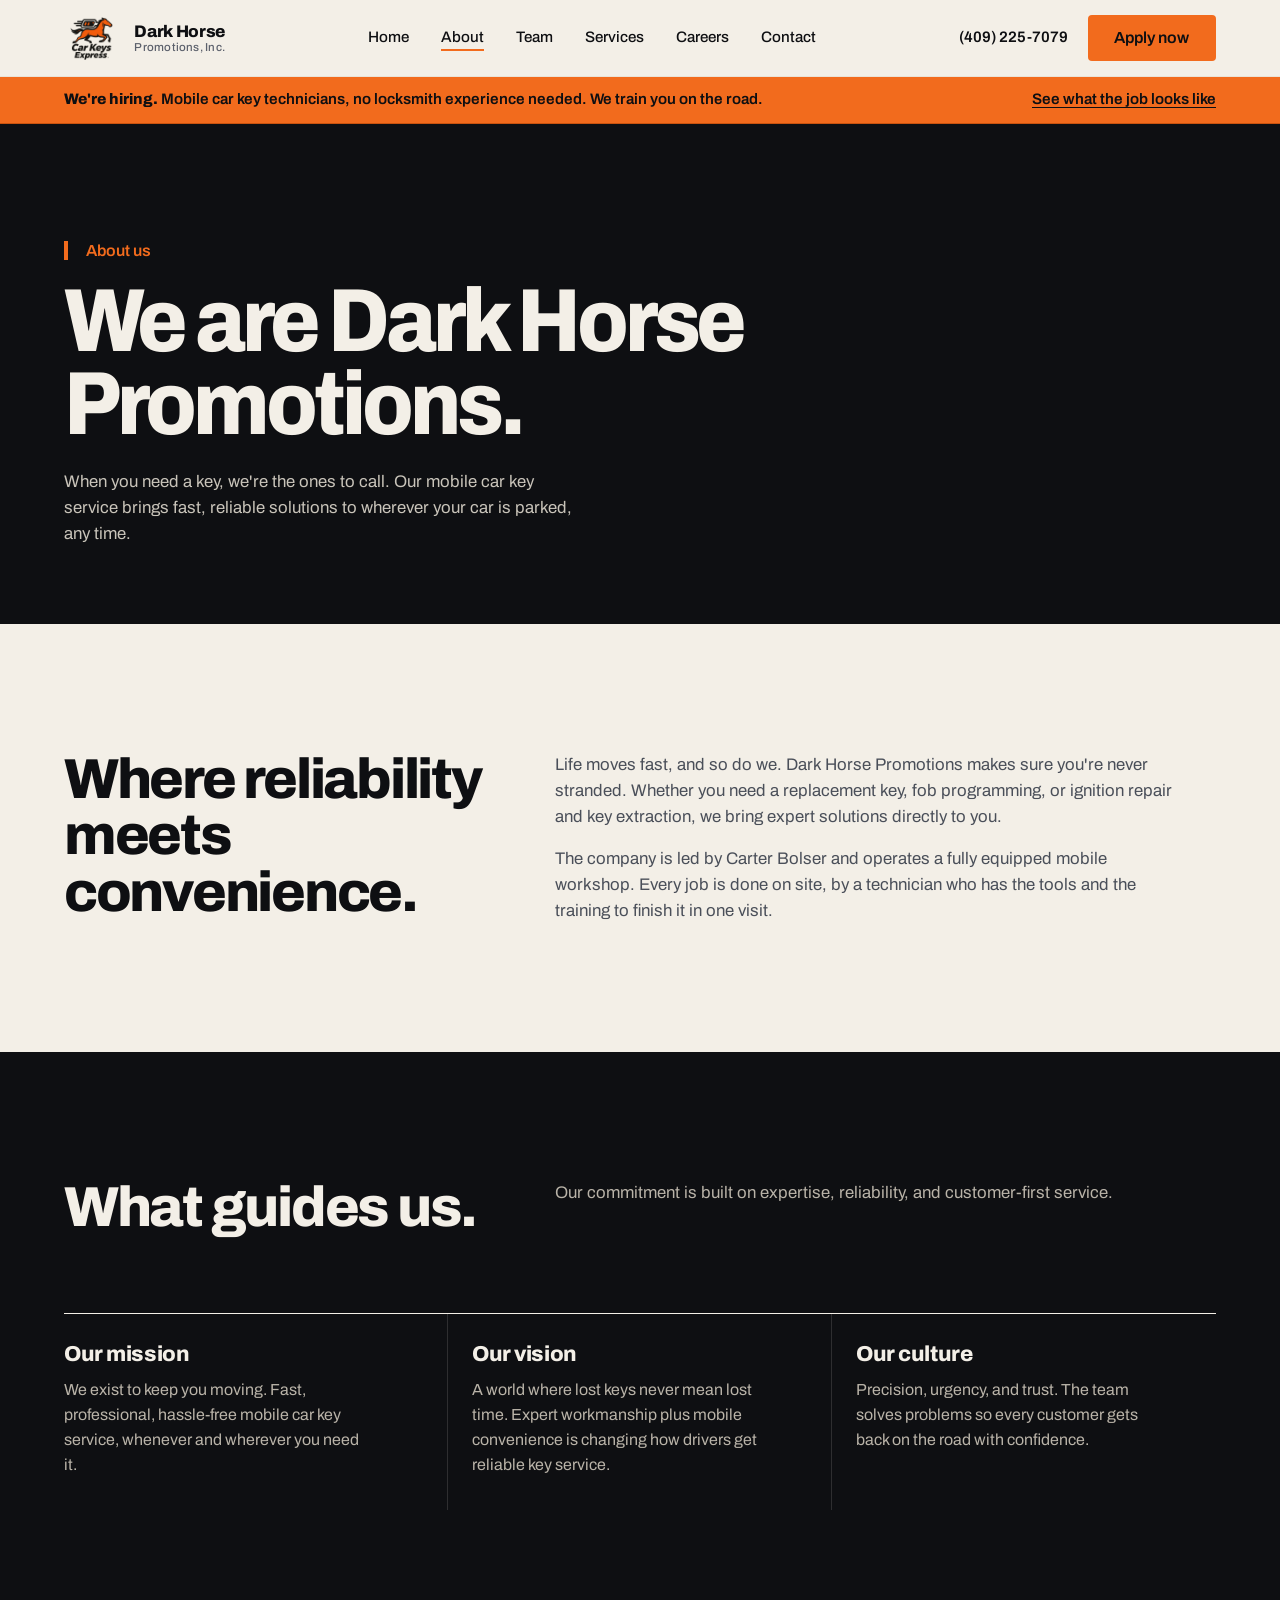
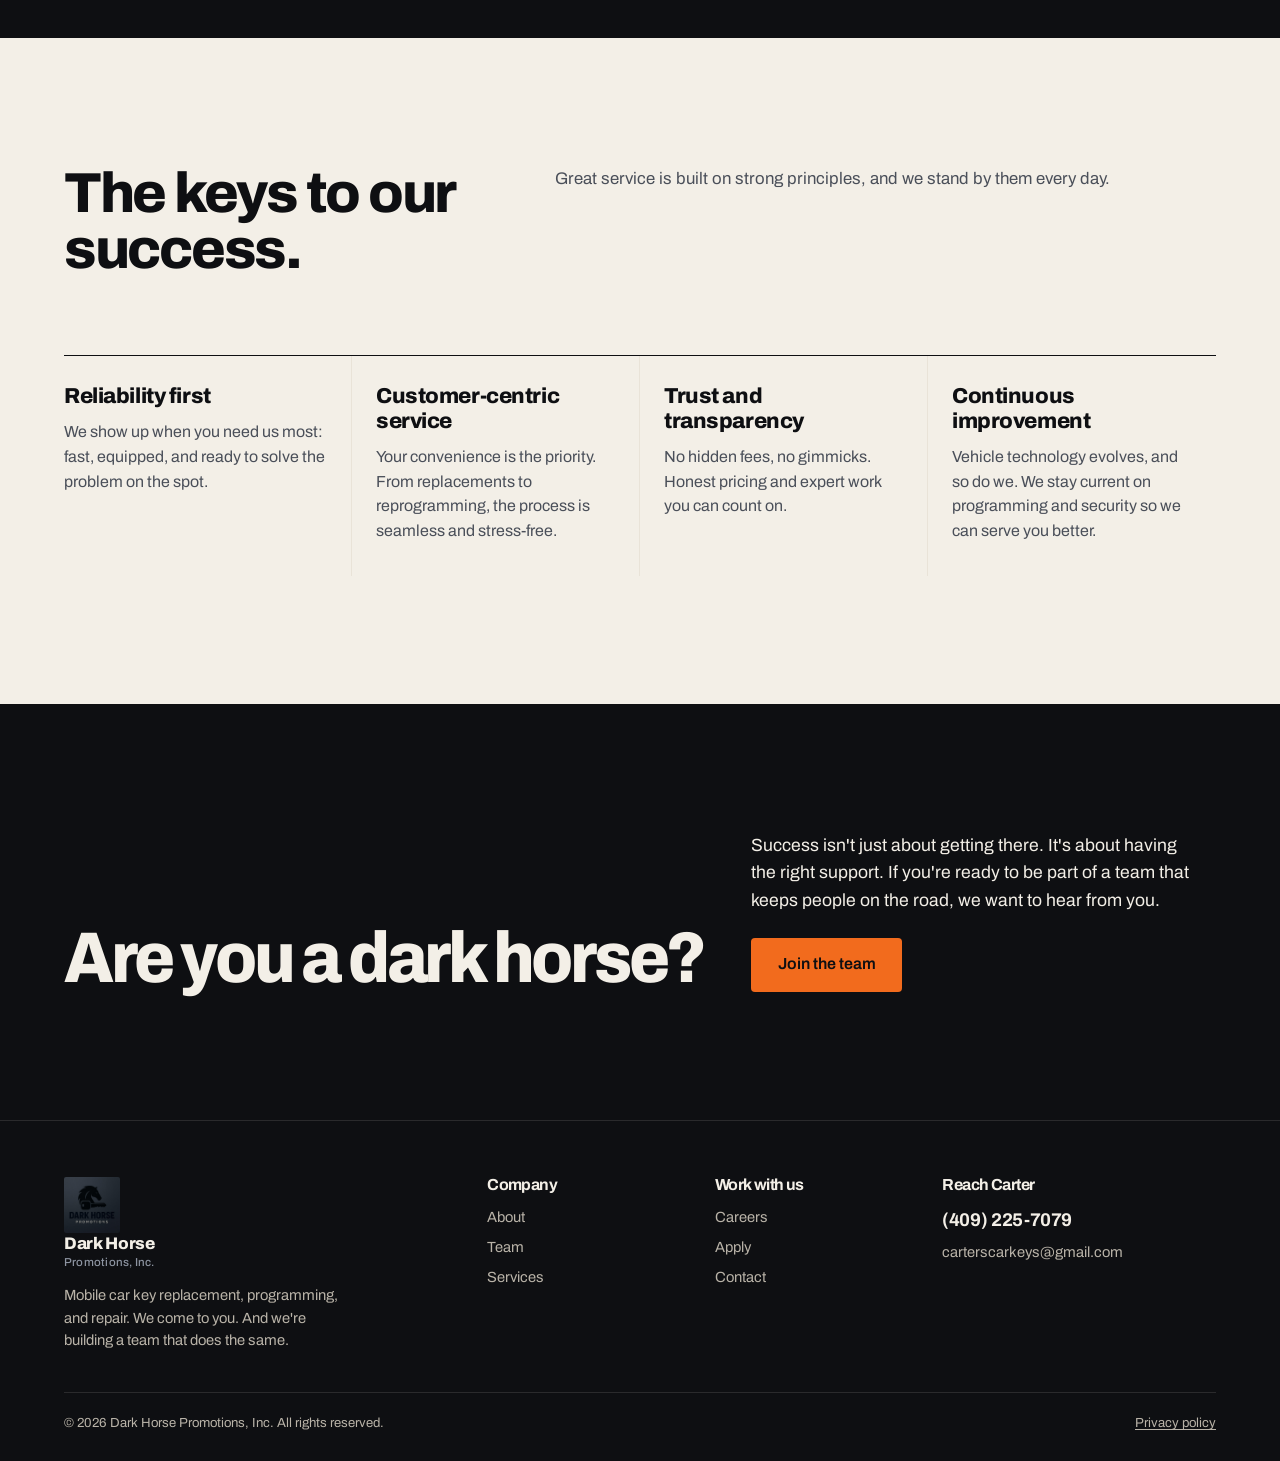
==== about/index.html @ 8ae875f1 "Multi-page site: about, team, services, careers, apply (resume upload), contact, privacy; shared CSS" ====
<!doctype html>
<html lang="en">
<head>
<meta charset="utf-8">
<meta name="viewport" content="width=device-width, initial-scale=1">
<title>About | Dark Horse Promotions, Inc.</title>
<meta name="description" content="Dark Horse Promotions is a mobile car key company built on reliability, transparency, and a team that shows up.">
<link rel="canonical" href="https://darkhorsepromotions.com/about/">
<meta property="og:title" content="About | Dark Horse Promotions, Inc.">
<meta property="og:description" content="Dark Horse Promotions is a mobile car key company built on reliability, transparency, and a team that shows up.">
<meta property="og:image" content="https://darkhorsepromotions.com/img/hero.jpg">
<meta property="og:type" content="website">
<link rel="icon" href="/img/logo-horse.jpg">
<link rel="preconnect" href="https://fonts.googleapis.com">
<link rel="preconnect" href="https://fonts.gstatic.com" crossorigin>
<link href="https://fonts.googleapis.com/css2?family=Archivo:wdth,wght@62..125,400..900&display=swap" rel="stylesheet">
<link rel="stylesheet" href="/styles.css">
</head>
<body>
<a class="skip" href="#main">Skip to content</a>
<header id="header">
  <nav class="pad">
    <a class="brand" href="/" aria-label="Dark Horse Promotions home">
      <img src="/img/logo-horse.jpg" alt="">
      <span class="brand-name">Dark Horse<small>Promotions, Inc.</small></span>
    </a>
    <ul class="nav-links" id="nav-links">
      <li><a href="/">Home</a></li>
      <li><a href="/about/" aria-current="page">About</a></li>
      <li><a href="/team/">Team</a></li>
      <li><a href="/services/">Services</a></li>
      <li><a href="/careers/">Careers</a></li>
      <li><a href="/contact/">Contact</a></li>
    </ul>
    <div class="nav-right">
      <a class="nav-phone" href="tel:+14092257079">(409) 225-7079</a>
      <a class="btn btn-orange" href="/apply/">Apply now</a>
      <button class="menu-btn" aria-label="Menu" aria-expanded="false" aria-controls="nav-links" onclick="var h=document.getElementById('header');var o=h.classList.toggle('open');this.setAttribute('aria-expanded',o)">
        <svg viewBox="0 0 24 24" fill="none" stroke="currentColor" stroke-width="2" stroke-linecap="round"><path d="M4 7h16M4 12h16M4 17h16"/></svg>
      </button>
    </div>
  </nav>
</header>
<div class="hiring">
  <span><b>We're hiring.</b> Mobile car key technicians, no locksmith experience needed. We train you on the road.</span>
  <a href="/careers/">See what the job looks like</a>
</div>
<main id="main">

<section class="page-hero pad">
  <span class="kicker">About us</span>
  <h1>We are Dark Horse Promotions.</h1>
  <p>When you need a key, we're the ones to call. Our mobile car key service brings fast, reliable solutions to wherever your car is parked, any time.</p>
</section>
<section class="light pad">
  <div class="grid">
    <h2 class="section-title">Where reliability meets convenience.</h2>
    <div class="section-body">
      <p>Life moves fast, and so do we. Dark Horse Promotions makes sure you're never stranded. Whether you need a replacement key, fob programming, or ignition repair and key extraction, we bring expert solutions directly to you.</p>
      <p>The company is led by Carter Bolser and operates a fully equipped mobile workshop. Every job is done on site, by a technician who has the tools and the training to finish it in one visit.</p>
    </div>
  </div>
</section>
<section class="dark pad">
  <div class="grid">
    <h2 class="section-title">What guides us.</h2>
    <p class="section-body">Our commitment is built on expertise, reliability, and customer-first service.</p>
    <ul class="statements">
      <li><h3>Our mission</h3><p>We exist to keep you moving. Fast, professional, hassle-free mobile car key service, whenever and wherever you need it.</p></li>
      <li><h3>Our vision</h3><p>A world where lost keys never mean lost time. Expert workmanship plus mobile convenience is changing how drivers get reliable key service.</p></li>
      <li><h3>Our culture</h3><p>Precision, urgency, and trust. The team solves problems so every customer gets back on the road with confidence.</p></li>
    </ul>
  </div>
</section>
<section class="light pad">
  <div class="grid">
    <h2 class="section-title">The keys to our success.</h2>
    <p class="section-body">Great service is built on strong principles, and we stand by them every day.</p>
    <ul class="statements four">
      <li><h3>Reliability first</h3><p>We show up when you need us most: fast, equipped, and ready to solve the problem on the spot.</p></li>
      <li><h3>Customer-centric service</h3><p>Your convenience is the priority. From replacements to reprogramming, the process is seamless and stress-free.</p></li>
      <li><h3>Trust and transparency</h3><p>No hidden fees, no gimmicks. Honest pricing and expert work you can count on.</p></li>
      <li><h3>Continuous improvement</h3><p>Vehicle technology evolves, and so do we. We stay current on programming and security so we can serve you better.</p></li>
    </ul>
  </div>
</section>
<section class="dark cta-band pad">
  <div class="grid">
    <h2>Are you a dark horse?</h2>
    <div class="aside">
      <p>Success isn't just about getting there. It's about having the right support. If you're ready to be part of a team that keeps people on the road, we want to hear from you.</p>
      <a class="btn btn-orange" href="/careers/">Join the team</a>
    </div>
  </div>
</section>
</main>
<footer class="pad">
  <div class="foot">
    <div>
      <a class="brand" href="/"><img src="/img/logo-dark.jpg" alt=""><span class="brand-name">Dark Horse<small>Promotions, Inc.</small></span></a>
      <p>Mobile car key replacement, programming, and repair. We come to you. And we're building a team that does the same.</p>
    </div>
    <div>
      <h4>Company</h4>
      <a href="/about/">About</a>
      <a href="/team/">Team</a>
      <a href="/services/">Services</a>
    </div>
    <div>
      <h4>Work with us</h4>
      <a href="/careers/">Careers</a>
      <a href="/apply/">Apply</a>
      <a href="/contact/">Contact</a>
    </div>
    <div>
      <h4>Reach Carter</h4>
      <a class="big-link" href="tel:+14092257079">(409) 225-7079</a>
      <a href="mailto:carterscarkeys@gmail.com">carterscarkeys@gmail.com</a>
    </div>
  </div>
  <div class="copy">
    <span>© 2026 Dark Horse Promotions, Inc. All rights reserved.</span>
    <a href="/privacy/">Privacy policy</a>
  </div>
</footer>
</body>
</html>
---- styles.css ----
:root{
  --ink:#0e0f12;
  --graphite:#1b1d22;
  --bone:#f3efe7;
  --bone-2:#e9e3d8;
  --bone-3:#d9d2c4;
  --steel:#8d94a1;
  --muted-dark:#4a4f59;
  --muted-light:#b9b3a8;
  --orange:#f26b1d;
  --orange-deep:#c9530f;
  --white:#fff;
  --measure:62ch;
  --pad:clamp(20px,5vw,72px);
  --gap:clamp(16px,2vw,32px);
}
*{box-sizing:border-box;margin:0;padding:0}
html{scroll-behavior:smooth}
@media(prefers-reduced-motion:reduce){html{scroll-behavior:auto}*{animation:none!important;transition:none!important}}
body{font-family:Archivo,system-ui,sans-serif;font-variation-settings:"wdth" 100;background:var(--ink);color:var(--bone);line-height:1.55;overflow-x:clip;-webkit-font-smoothing:antialiased}
h1,h2,h3,h4{line-height:1;letter-spacing:-.035em;font-weight:800}
a{color:inherit;text-decoration:none}
img{display:block;max-width:100%}
ul,ol{list-style:none}
:focus-visible{outline:3px solid var(--orange);outline-offset:3px}
.pad{padding-inline:var(--pad)}
.grid{display:grid;grid-template-columns:repeat(12,1fr);column-gap:var(--gap)}
.skip{position:absolute;left:-999px;top:8px;background:var(--orange);color:var(--ink);padding:.5rem 1rem;z-index:100}
.skip:focus{left:8px}

.btn{display:inline-flex;align-items:center;justify-content:center;gap:.6rem;min-height:54px;padding:0 1.6rem;font-weight:600;font-size:1rem;border-radius:4px;border:1.5px solid transparent;cursor:pointer;font-family:inherit;transition:background .18s,color .18s,border-color .18s}
.btn-orange{background:var(--orange);color:var(--ink)}
.btn-orange:hover{background:var(--orange-deep);color:var(--white)}
.btn-line{border-color:currentColor;background:transparent;color:inherit}
.dark .btn-line:hover,.hero .btn-line:hover{background:var(--bone);color:var(--ink);border-color:var(--bone)}
.light .btn-line:hover,.careers-band .btn-line:hover{background:var(--ink);color:var(--bone);border-color:var(--ink)}

/* ---------- header ---------- */
header{background:var(--bone);color:var(--ink);position:sticky;top:0;z-index:40;border-bottom:1px solid var(--bone-2)}
nav{height:76px;display:flex;align-items:center;justify-content:space-between;gap:2rem}
.brand{display:flex;align-items:center;gap:.9rem}
.brand img{width:56px;height:56px;object-fit:cover;mix-blend-mode:multiply}
.brand-name{line-height:1.05;font-weight:800;letter-spacing:-.02em;font-size:1.05rem}
.brand-name small{display:block;font-weight:500;font-size:.72rem;letter-spacing:.02em;color:#5b606b}
.nav-links{display:flex;gap:2rem;font-weight:500;font-size:.95rem}
.nav-links a{position:relative;padding:.25rem 0}
.nav-links a::after{content:"";position:absolute;left:0;right:100%;bottom:-2px;height:2px;background:var(--orange);transition:right .2s}
.nav-links a:hover::after,.nav-links a[aria-current]::after{right:0}
.nav-right{display:flex;align-items:center;gap:1.25rem}
.nav-phone{font-weight:600;font-size:.95rem;white-space:nowrap}
.nav-right .btn{min-height:46px}
.menu-btn{display:none;background:none;border:0;width:44px;height:44px;cursor:pointer;color:var(--ink)}
.menu-btn svg{width:26px;height:26px}
@media(max-width:1000px){
  .nav-links{display:none;position:absolute;left:0;right:0;top:76px;background:var(--bone);border-bottom:1px solid var(--bone-2);flex-direction:column;gap:0;padding:.5rem var(--pad) 1rem}
  .nav-links a{padding:.9rem 0;font-size:1.1rem;border-bottom:1px solid var(--bone-2)}
  .nav-links a::after{display:none}
  header.open .nav-links{display:flex}
  .nav-phone{display:none}
  .menu-btn{display:grid;place-items:center}
}
@media(max-width:600px){.nav-right .btn{padding:0 1rem;min-height:42px;font-size:.92rem}}

/* ---------- hiring strip ---------- */
.hiring{background:var(--orange);color:var(--ink);display:flex;align-items:center;justify-content:space-between;gap:1rem;padding:.7rem var(--pad);font-weight:600;font-size:.95rem;border-bottom:1px solid var(--orange-deep)}
.hiring a{text-decoration:underline;text-underline-offset:3px;white-space:nowrap}
.hiring span b{font-weight:800}
@media(max-width:600px){.hiring{flex-direction:column;align-items:flex-start;gap:.25rem}}

/* ---------- hero (home) ---------- */
.hero{background:var(--ink);position:relative;min-height:min(88vh,860px);display:grid;grid-template-columns:repeat(12,1fr);column-gap:var(--gap);align-items:end;overflow:hidden}
.hero-copy{grid-column:1/8;padding:clamp(56px,9vh,120px) 0 clamp(48px,7vh,88px);position:relative;z-index:2}
.hero h1{font-size:clamp(3.2rem,8.8vw,8.6rem);font-variation-settings:"wdth" 88;text-transform:uppercase;letter-spacing:-.04em;line-height:.9}
.hero h1 span{display:block}
.hero h1 .rule{display:inline-block;width:.55em;height:.08em;background:var(--orange);vertical-align:.32em;margin-right:.18em}
.hero p{margin-top:2rem;max-width:44ch;font-size:clamp(1.05rem,1.35vw,1.3rem);color:#c9c4ba}
.hero-actions{display:flex;gap:.9rem;flex-wrap:wrap;margin-top:2.25rem}
.hero-photo{grid-column:8/13;align-self:stretch;position:relative;min-height:420px}
.hero-photo img{position:absolute;inset:0;width:100%;height:100%;object-fit:cover;object-position:55% 25%}
.hero-photo::before{content:"";position:absolute;inset:0;background:linear-gradient(90deg,var(--ink) 0%,rgba(14,15,18,0) 28%),linear-gradient(0deg,var(--ink) 0%,rgba(14,15,18,0) 30%);z-index:1;pointer-events:none}
.hero-photo::after{content:"";position:absolute;left:0;top:12%;bottom:12%;width:6px;background:var(--orange);z-index:2}
.hero-note{position:absolute;right:var(--pad);bottom:clamp(28px,5vh,56px);z-index:3;background:var(--bone);color:var(--ink);padding:1.1rem 1.25rem;max-width:300px;border-radius:4px;font-size:.95rem;line-height:1.4;box-shadow:0 30px 60px -30px rgba(0,0,0,.9)}
.hero-note b{display:block;font-weight:800;margin-bottom:.2rem;font-size:1.05rem}
.hero-note a{display:inline-block;margin-top:.6rem;font-weight:700;color:var(--orange-deep);text-decoration:underline;text-underline-offset:3px}
@media(max-width:900px){
  .hero{grid-template-columns:1fr;min-height:0;align-items:start}
  .hero-copy{grid-column:1;padding:48px 0 32px}
  .hero-photo{grid-column:1;min-height:60vw;margin-inline:calc(-1*var(--pad))}
  .hero-photo::before{background:linear-gradient(0deg,var(--ink) 0%,rgba(14,15,18,0) 35%)}
  .hero-photo::after{left:var(--pad)}
  .hero-note{position:static;margin:-48px 0 40px auto;display:block;max-width:100%}
}

/* ---------- page hero (subpages) ---------- */
.page-hero{background:var(--ink);color:var(--bone);padding-block:clamp(64px,9vw,120px) clamp(48px,6vw,88px);position:relative;overflow:hidden}
.page-hero h1{font-size:clamp(2.8rem,7vw,6.4rem);font-variation-settings:"wdth" 90;letter-spacing:-.045em;line-height:.92;max-width:16ch}
.page-hero p{margin-top:1.5rem;max-width:52ch;font-size:clamp(1.05rem,1.3vw,1.25rem);color:#c9c4ba}
.page-hero .kicker{display:inline-block;font-weight:600;color:var(--orange);margin-bottom:1.25rem;padding-left:1.1rem;border-left:4px solid var(--orange);line-height:1.2}
.page-hero.with-photo{display:grid;grid-template-columns:repeat(12,1fr);column-gap:var(--gap);padding-block:0;min-height:520px;align-items:end}
.page-hero.with-photo .ph-copy{grid-column:1/8;padding-block:clamp(64px,9vw,120px) clamp(48px,6vw,88px)}
.page-hero.with-photo .ph-img{grid-column:8/13;align-self:stretch;position:relative;min-height:360px}
.page-hero.with-photo .ph-img img{position:absolute;inset:0;width:100%;height:100%;object-fit:cover}
.page-hero.with-photo .ph-img::before{content:"";position:absolute;inset:0;background:linear-gradient(90deg,var(--ink) 0%,rgba(14,15,18,0) 30%)}
.page-hero.with-photo .ph-img::after{content:"";position:absolute;left:0;top:14%;bottom:14%;width:6px;background:var(--orange)}
@media(max-width:900px){.page-hero.with-photo{grid-template-columns:1fr}.page-hero.with-photo .ph-copy,.page-hero.with-photo .ph-img{grid-column:1}.page-hero.with-photo .ph-img{min-height:56vw;margin-inline:calc(-1*var(--pad))}.page-hero.with-photo .ph-img::before{background:linear-gradient(0deg,var(--ink),rgba(14,15,18,0) 40%)}.page-hero.with-photo .ph-img::after{left:var(--pad)}}

/* ---------- marquee ---------- */
.marquee{background:var(--orange);color:var(--ink);overflow:hidden;border-block:1px solid var(--orange-deep);padding:.9rem 0;font-weight:700;font-size:1rem;letter-spacing:-.01em;white-space:nowrap}
.marquee-track{display:inline-flex;gap:2.5rem;animation:slide 38s linear infinite;will-change:transform}
.marquee-track span::before{content:"";display:inline-block;width:.55em;height:.55em;background:var(--ink);transform:rotate(45deg);margin-right:2.5rem;vertical-align:.05em}
@keyframes slide{to{transform:translateX(-50%)}}
@media(prefers-reduced-motion:reduce){.marquee{white-space:normal}.marquee-track{display:flex;flex-wrap:wrap;gap:1rem 2rem;padding-inline:var(--pad)}.marquee-track span::before{margin-right:.75rem}.marquee-track .dup{display:none}}

/* ---------- sections ---------- */
section{padding-block:clamp(72px,10vw,140px)}
.light{background:var(--bone);color:var(--ink)}
.light-2{background:var(--bone-2);color:var(--ink)}
.dark{background:var(--ink);color:var(--bone)}
.section-title{grid-column:1/6;font-size:clamp(2.2rem,4.4vw,4rem);letter-spacing:-.04em}
.section-body{grid-column:6/13;max-width:var(--measure);font-size:clamp(1.05rem,1.25vw,1.2rem);color:var(--muted-dark)}
.dark .section-body{color:var(--muted-light)}
.section-body .btn{margin-top:1.75rem}
.section-body p+p{margin-top:1rem}
@media(max-width:900px){.section-title,.section-body{grid-column:1/-1}.section-body{margin-top:1.25rem}}

/* statements: 3 or 4 columns, hairline dividers */
.statements{grid-column:1/-1;margin-top:clamp(40px,6vw,80px);display:grid;grid-template-columns:repeat(3,1fr);border-top:1.5px solid currentColor}
.statements.four{grid-template-columns:repeat(4,1fr)}
.statements li{padding:1.75rem 1.5rem 2rem 0;border-right:1px solid var(--bone-2)}
.dark .statements li{border-right-color:rgba(243,239,231,.14)}
.statements li:last-child{border-right:0}
.statements li+li{padding-left:1.5rem}
.statements h3{font-size:1.35rem;letter-spacing:-.02em;line-height:1.15;margin-bottom:.7rem}
.statements p{color:var(--muted-dark);font-size:1rem;max-width:34ch}
.dark .statements p{color:var(--muted-light)}
@media(max-width:900px){.statements,.statements.four{grid-template-columns:1fr}.statements li,.statements li+li{border-right:0;border-bottom:1px solid var(--bone-2);padding-left:0}.dark .statements li{border-bottom-color:rgba(243,239,231,.14)}.statements li:last-child{border-bottom:0}}

/* editorial list */
.list{grid-column:1/-1;margin-top:clamp(40px,6vw,80px)}
.list li{display:grid;grid-template-columns:1fr 1.2fr;gap:2rem;padding:1.6rem 0;border-top:1px solid rgba(243,239,231,.14);align-items:baseline}
.light .list li{border-top-color:var(--bone-3)}
.list li:last-child{border-bottom:1px solid rgba(243,239,231,.14)}
.light .list li:last-child{border-bottom-color:var(--bone-3)}
.list h3{font-size:clamp(1.4rem,2.2vw,2rem);letter-spacing:-.03em;font-weight:700}
.list p{color:var(--muted-light);max-width:56ch}
.light .list p{color:var(--muted-dark)}
@media(max-width:700px){.list li{grid-template-columns:1fr;gap:.5rem}}

/* numbered steps (a true sequence) */
.steps{grid-column:1/-1;margin-top:clamp(40px,6vw,80px);display:grid;grid-template-columns:repeat(4,1fr);gap:var(--gap)}
.steps li{border-top:4px solid var(--orange);padding-top:1.25rem}
.steps .n{font-size:.9rem;font-weight:700;color:var(--orange);margin-bottom:.9rem}
.steps h3{font-size:1.3rem;letter-spacing:-.02em;line-height:1.15;margin-bottom:.6rem}
.steps p{color:var(--muted-dark);max-width:32ch}
.dark .steps p{color:var(--muted-light)}
@media(max-width:900px){.steps{grid-template-columns:1fr 1fr}}
@media(max-width:560px){.steps{grid-template-columns:1fr}}

/* claims: big statements with rule */
.claims{grid-column:1/-1;margin-top:clamp(40px,6vw,80px);display:grid;grid-template-columns:repeat(3,1fr);gap:clamp(24px,3vw,48px)}
.claims li{border-left:4px solid var(--orange);padding-left:1.25rem}
.claims h3{font-size:clamp(1.6rem,2.6vw,2.4rem);letter-spacing:-.03em;margin-bottom:.75rem}
.claims p{color:var(--muted-light);max-width:36ch}
.light .claims p{color:var(--muted-dark)}
@media(max-width:900px){.claims{grid-template-columns:1fr}}

/* photos */
.photos{grid-column:1/-1;margin-top:clamp(40px,6vw,80px);display:grid;grid-template-columns:repeat(12,1fr);gap:clamp(12px,1.5vw,24px)}
.photos figure{position:relative;overflow:hidden;background:var(--bone-2)}
.photos img{width:100%;height:100%;object-fit:cover}
.photos .big{grid-column:1/8;grid-row:1/3}
.photos .a,.photos .b{grid-column:8/13;aspect-ratio:4/3}
.photos figcaption{position:absolute;left:0;bottom:0;background:var(--bone);color:var(--ink);font-size:.85rem;font-weight:600;padding:.45rem .7rem}
@media(max-width:900px){.photos .big,.photos .a,.photos .b{grid-column:1/-1;grid-row:auto;aspect-ratio:4/3}}

/* team */
.person{grid-column:1/-1;margin-top:clamp(40px,6vw,80px);display:grid;grid-template-columns:5fr 7fr;gap:clamp(24px,4vw,64px);align-items:start}
.person img{width:100%;aspect-ratio:4/5;object-fit:cover;object-position:60% 20%}
.person h3{font-size:clamp(1.8rem,3vw,2.8rem);letter-spacing:-.035em}
.person .role{display:block;margin:.6rem 0 1.5rem;font-weight:600;color:var(--orange-deep)}
.dark .person .role{color:var(--orange)}
.person p{max-width:var(--measure);color:var(--muted-dark);font-size:1.05rem}
.person p+p{margin-top:1rem}
.dark .person p{color:var(--muted-light)}
.person .contact-lines{margin-top:1.5rem;display:grid;gap:.35rem;font-weight:600}
.person .contact-lines a:hover{color:var(--orange-deep)}
@media(max-width:800px){.person{grid-template-columns:1fr}}

/* careers band */
.careers-band{background:var(--bone-2);color:var(--ink)}
.careers-band .grid{align-items:end}
.careers-band h2{grid-column:1/8;font-size:clamp(2.6rem,6vw,5.6rem);letter-spacing:-.045em;line-height:.95;font-variation-settings:"wdth" 92}
.careers-band .aside{grid-column:8/13;max-width:44ch;font-size:1.1rem;color:#3d424c}
.careers-band .aside .actions{display:flex;gap:.9rem;flex-wrap:wrap;margin-top:1.75rem}
@media(max-width:900px){.careers-band h2,.careers-band .aside{grid-column:1/-1}.careers-band .aside{margin-top:1.5rem}}

/* CTA band */
.cta-band .grid{align-items:end}
.cta-band h2{grid-column:1/8;font-size:clamp(2.4rem,5.6vw,5.2rem);letter-spacing:-.045em;line-height:.95;font-variation-settings:"wdth" 92}
.cta-band .aside{grid-column:8/13;max-width:44ch;font-size:1.1rem}
.cta-band .aside .btn{margin-top:1.5rem}
@media(max-width:900px){.cta-band h2,.cta-band .aside{grid-column:1/-1}.cta-band .aside{margin-top:1.5rem}}

/* forms */
.form-title{grid-column:1/6}
.form-title h2{font-size:clamp(2.2rem,4.4vw,4rem);letter-spacing:-.04em}
.form-title p{margin-top:1.25rem;max-width:40ch;color:var(--muted-light);font-size:1.05rem}
.light .form-title p{color:var(--muted-dark)}
.form-title .direct{margin-top:2rem;display:grid;gap:.5rem;font-weight:600}
.form-title .direct a:hover{color:var(--orange)}
.form-title .direct small{display:block;font-weight:400;color:var(--muted-light);font-size:.85rem}
.form{grid-column:6/13;display:grid;gap:1.6rem;align-content:start}
.field{display:grid;gap:.4rem}
.field label{font-size:.85rem;font-weight:600;color:var(--muted-light)}
.light .field label{color:var(--muted-dark)}
.field input,.field textarea{width:100%;background:transparent;border:0;border-bottom:1.5px solid rgba(243,239,231,.3);color:inherit;padding:.7rem 0;font:inherit;font-size:1.05rem;border-radius:0;transition:border-color .18s}
.light .field input,.light .field textarea{border-bottom-color:rgba(14,15,18,.3)}
.field input:focus,.field textarea:focus{outline:none;border-bottom-color:var(--orange)}
.field textarea{min-height:110px;resize:vertical}
.field input[type=file]{padding:.9rem;border:1.5px dashed rgba(243,239,231,.35);font-size:.95rem;cursor:pointer}
.light .field input[type=file]{border-color:rgba(14,15,18,.35)}
.field input[type=file]::file-selector-button{font:inherit;font-weight:600;background:var(--orange);color:var(--ink);border:0;border-radius:3px;padding:.5rem .9rem;margin-right:.9rem;cursor:pointer}
.field .hint{font-size:.82rem;color:var(--muted-light)}
.light .field .hint{color:var(--muted-dark)}
.two{display:grid;grid-template-columns:1fr 1fr;gap:1.6rem}
.consent{display:grid;grid-template-columns:auto 1fr;gap:.8rem;align-items:start;font-size:.82rem;color:var(--muted-light);line-height:1.5}
.light .consent{color:var(--muted-dark)}
.consent input{width:18px;height:18px;margin-top:.15rem;accent-color:var(--orange)}
.consent a{text-decoration:underline;text-underline-offset:2px}
.form .btn{justify-self:start}
@media(max-width:900px){.form-title,.form{grid-column:1/-1}.form{margin-top:2.5rem}}
@media(max-width:600px){.two{grid-template-columns:1fr}}

/* prose (privacy, thanks) */
.prose{grid-column:1/9;max-width:var(--measure);font-size:1.05rem;color:var(--muted-dark)}
.dark .prose{color:var(--muted-light)}
.prose h2{color:inherit;font-size:1.5rem;letter-spacing:-.02em;margin:2rem 0 .75rem}
.light .prose h2{color:var(--ink)}
.prose p+p{margin-top:1rem}
.prose ul{list-style:disc;padding-left:1.25rem;margin-top:.75rem}
.prose li+li{margin-top:.35rem}
@media(max-width:900px){.prose{grid-column:1/-1}}

/* footer */
footer{background:var(--ink);color:var(--muted-light);border-top:1px solid rgba(243,239,231,.12);padding-block:56px 28px;font-size:.92rem}
.foot{display:grid;grid-template-columns:2fr 1fr 1fr 1.4fr;gap:2rem}
.foot .brand img{mix-blend-mode:normal;border-radius:2px}
.foot .brand-name{color:var(--bone)}
.foot .brand-name small{color:var(--steel)}
.foot p{max-width:36ch;margin-top:1rem}
.foot h4{color:var(--bone);font-weight:700;margin-bottom:.8rem;font-size:1rem}
.foot a{display:block;margin-bottom:.45rem}
.foot a:hover{color:var(--orange)}
.foot .big-link{color:var(--bone);font-weight:700;font-size:1.15rem;letter-spacing:-.02em}
.copy{margin-top:2.5rem;padding-top:1.25rem;border-top:1px solid rgba(243,239,231,.12);display:flex;justify-content:space-between;flex-wrap:wrap;gap:.5rem;font-size:.82rem}
.copy a{text-decoration:underline;text-underline-offset:2px}
@media(max-width:900px){.foot{grid-template-columns:1fr 1fr}}
@media(max-width:560px){.foot{grid-template-columns:1fr}}
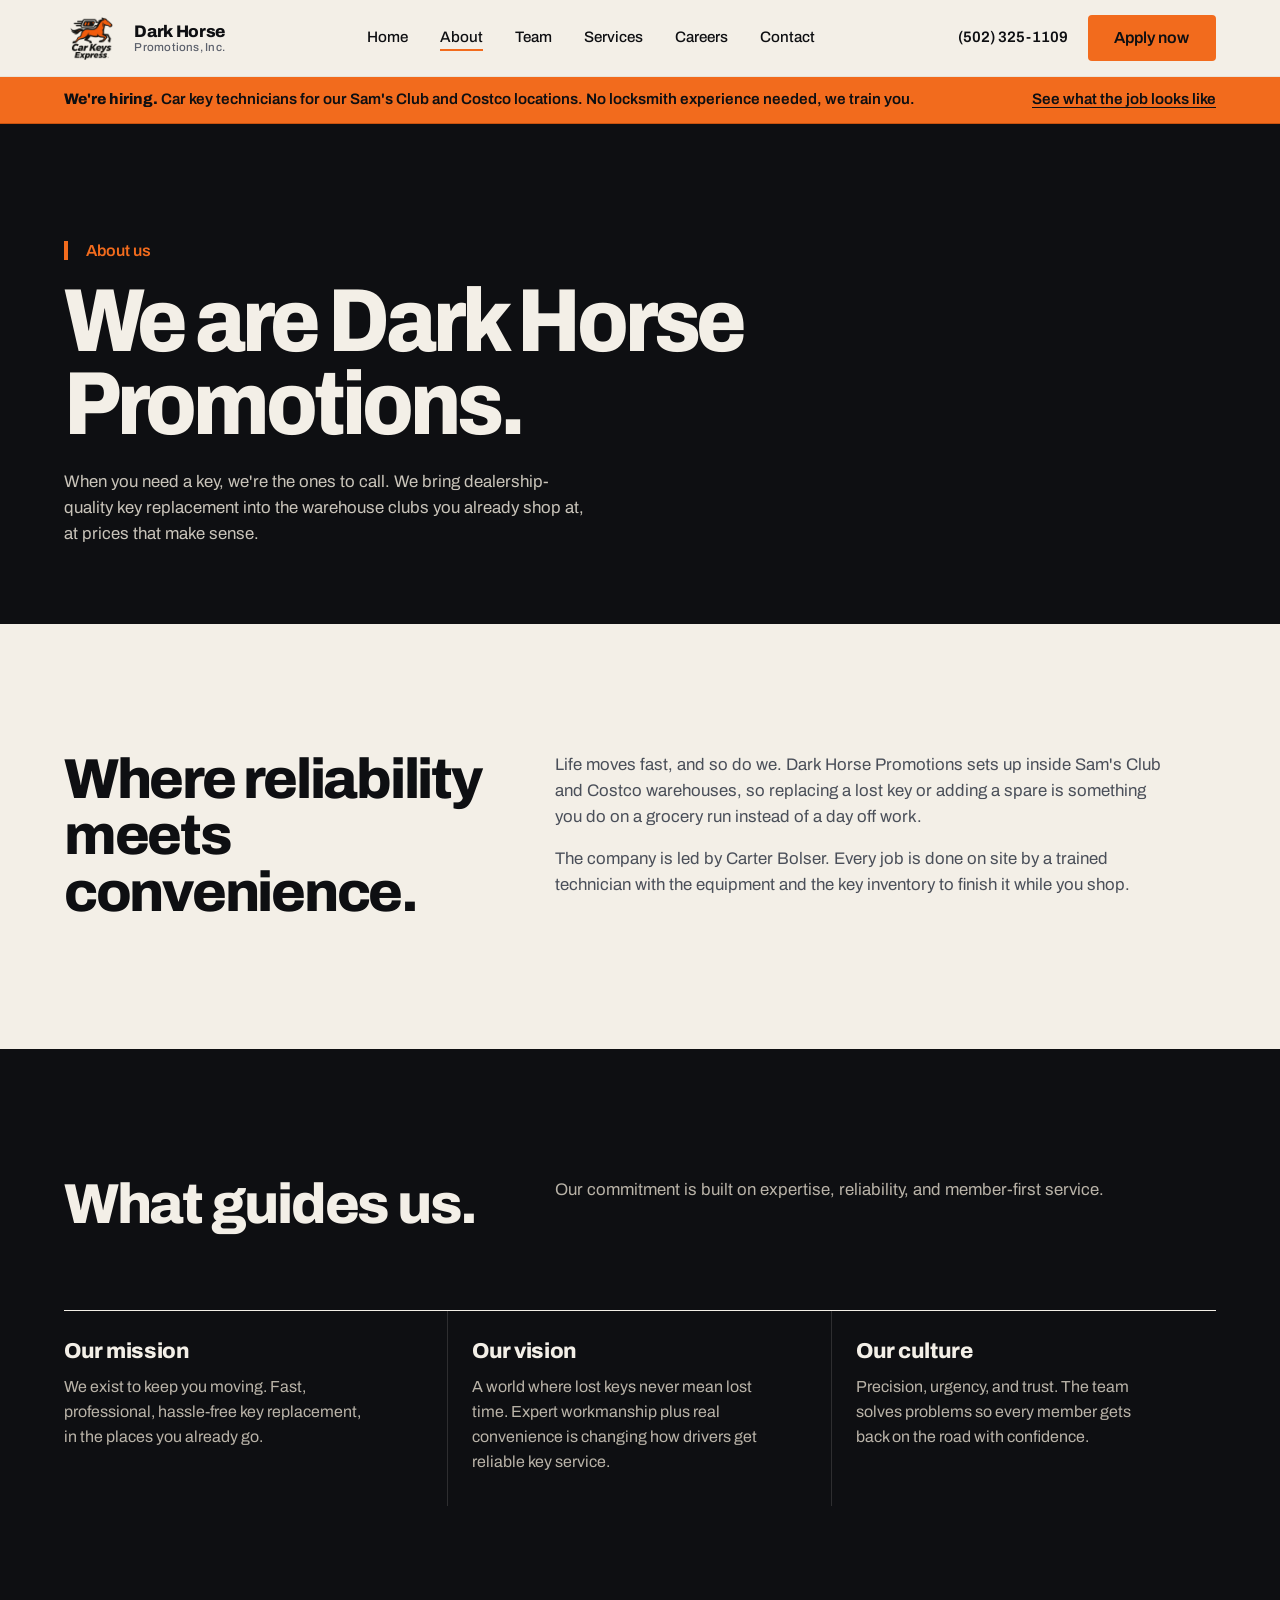
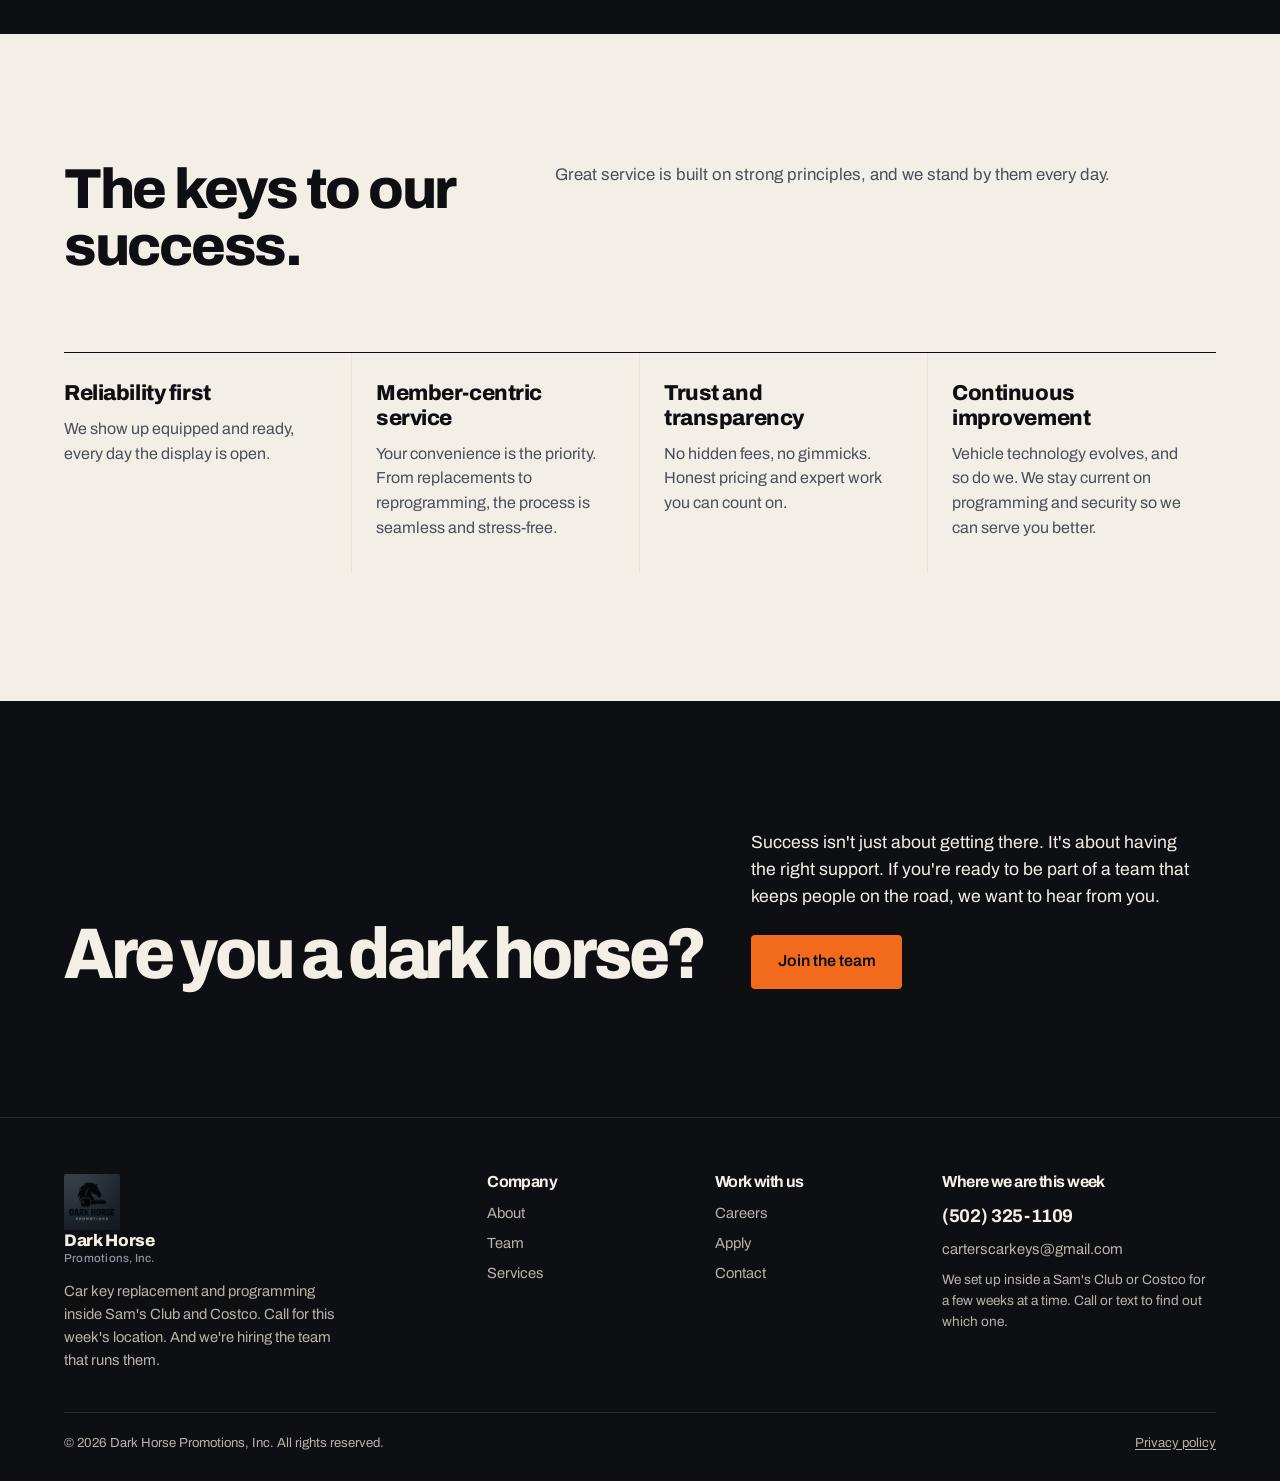
==== commit 5572cfd0: "Rewrite for warehouse-club model: find us at Sam's Club/Costco, call for location, new phone, career" ====
--- a/about/index.html
+++ b/about/index.html
@@ -4,10 +4,10 @@
 <meta charset="utf-8">
 <meta name="viewport" content="width=device-width, initial-scale=1">
 <title>About | Dark Horse Promotions, Inc.</title>
-<meta name="description" content="Dark Horse Promotions is a mobile car key company built on reliability, transparency, and a team that shows up.">
+<meta name="description" content="Dark Horse Promotions runs car key replacement displays inside Sam's Club and Costco, built on reliability, transparency, and a team that shows up.">
 <link rel="canonical" href="https://darkhorsepromotions.com/about/">
 <meta property="og:title" content="About | Dark Horse Promotions, Inc.">
-<meta property="og:description" content="Dark Horse Promotions is a mobile car key company built on reliability, transparency, and a team that shows up.">
+<meta property="og:description" content="Dark Horse Promotions runs car key replacement displays inside Sam's Club and Costco, built on reliability, transparency, and a team that shows up.">
 <meta property="og:image" content="https://darkhorsepromotions.com/img/hero.jpg">
 <meta property="og:type" content="website">
 <link rel="icon" href="/img/logo-horse.jpg">
@@ -33,7 +33,7 @@
       <li><a href="/contact/">Contact</a></li>
     </ul>
     <div class="nav-right">
-      <a class="nav-phone" href="tel:+14092257079">(409) 225-7079</a>
+      <a class="nav-phone" href="tel:+15023251109">(502) 325-1109</a>
       <a class="btn btn-orange" href="/apply/">Apply now</a>
       <button class="menu-btn" aria-label="Menu" aria-expanded="false" aria-controls="nav-links" onclick="var h=document.getElementById('header');var o=h.classList.toggle('open');this.setAttribute('aria-expanded',o)">
         <svg viewBox="0 0 24 24" fill="none" stroke="currentColor" stroke-width="2" stroke-linecap="round"><path d="M4 7h16M4 12h16M4 17h16"/></svg>
@@ -42,7 +42,7 @@
   </nav>
 </header>
 <div class="hiring">
-  <span><b>We're hiring.</b> Mobile car key technicians, no locksmith experience needed. We train you on the road.</span>
+  <span><b>We're hiring.</b> Car key technicians for our Sam's Club and Costco locations. No locksmith experience needed, we train you.</span>
   <a href="/careers/">See what the job looks like</a>
 </div>
 <main id="main">
@@ -50,25 +50,25 @@
 <section class="page-hero pad">
   <span class="kicker">About us</span>
   <h1>We are Dark Horse Promotions.</h1>
-  <p>When you need a key, we're the ones to call. Our mobile car key service brings fast, reliable solutions to wherever your car is parked, any time.</p>
+  <p>When you need a key, we're the ones to call. We bring dealership-quality key replacement into the warehouse clubs you already shop at, at prices that make sense.</p>
 </section>
 <section class="light pad">
   <div class="grid">
     <h2 class="section-title">Where reliability meets convenience.</h2>
     <div class="section-body">
-      <p>Life moves fast, and so do we. Dark Horse Promotions makes sure you're never stranded. Whether you need a replacement key, fob programming, or ignition repair and key extraction, we bring expert solutions directly to you.</p>
-      <p>The company is led by Carter Bolser and operates a fully equipped mobile workshop. Every job is done on site, by a technician who has the tools and the training to finish it in one visit.</p>
+      <p>Life moves fast, and so do we. Dark Horse Promotions sets up inside Sam's Club and Costco warehouses, so replacing a lost key or adding a spare is something you do on a grocery run instead of a day off work.</p>
+      <p>The company is led by Carter Bolser. Every job is done on site by a trained technician with the equipment and the key inventory to finish it while you shop.</p>
     </div>
   </div>
 </section>
 <section class="dark pad">
   <div class="grid">
     <h2 class="section-title">What guides us.</h2>
-    <p class="section-body">Our commitment is built on expertise, reliability, and customer-first service.</p>
+    <p class="section-body">Our commitment is built on expertise, reliability, and member-first service.</p>
     <ul class="statements">
-      <li><h3>Our mission</h3><p>We exist to keep you moving. Fast, professional, hassle-free mobile car key service, whenever and wherever you need it.</p></li>
-      <li><h3>Our vision</h3><p>A world where lost keys never mean lost time. Expert workmanship plus mobile convenience is changing how drivers get reliable key service.</p></li>
-      <li><h3>Our culture</h3><p>Precision, urgency, and trust. The team solves problems so every customer gets back on the road with confidence.</p></li>
+      <li><h3>Our mission</h3><p>We exist to keep you moving. Fast, professional, hassle-free key replacement, in the places you already go.</p></li>
+      <li><h3>Our vision</h3><p>A world where lost keys never mean lost time. Expert workmanship plus real convenience is changing how drivers get reliable key service.</p></li>
+      <li><h3>Our culture</h3><p>Precision, urgency, and trust. The team solves problems so every member gets back on the road with confidence.</p></li>
     </ul>
   </div>
 </section>
@@ -77,8 +77,8 @@
     <h2 class="section-title">The keys to our success.</h2>
     <p class="section-body">Great service is built on strong principles, and we stand by them every day.</p>
     <ul class="statements four">
-      <li><h3>Reliability first</h3><p>We show up when you need us most: fast, equipped, and ready to solve the problem on the spot.</p></li>
-      <li><h3>Customer-centric service</h3><p>Your convenience is the priority. From replacements to reprogramming, the process is seamless and stress-free.</p></li>
+      <li><h3>Reliability first</h3><p>We show up equipped and ready, every day the display is open.</p></li>
+      <li><h3>Member-centric service</h3><p>Your convenience is the priority. From replacements to reprogramming, the process is seamless and stress-free.</p></li>
       <li><h3>Trust and transparency</h3><p>No hidden fees, no gimmicks. Honest pricing and expert work you can count on.</p></li>
       <li><h3>Continuous improvement</h3><p>Vehicle technology evolves, and so do we. We stay current on programming and security so we can serve you better.</p></li>
     </ul>
@@ -98,7 +98,7 @@
   <div class="foot">
     <div>
       <a class="brand" href="/"><img src="/img/logo-dark.jpg" alt=""><span class="brand-name">Dark Horse<small>Promotions, Inc.</small></span></a>
-      <p>Mobile car key replacement, programming, and repair. We come to you. And we're building a team that does the same.</p>
+      <p>Car key replacement and programming inside Sam's Club and Costco. Call for this week's location. And we're hiring the team that runs them.</p>
     </div>
     <div>
       <h4>Company</h4>
@@ -113,9 +113,10 @@
       <a href="/contact/">Contact</a>
     </div>
     <div>
-      <h4>Reach Carter</h4>
-      <a class="big-link" href="tel:+14092257079">(409) 225-7079</a>
+      <h4>Where we are this week</h4>
+      <a class="big-link" href="tel:+15023251109">(502) 325-1109</a>
       <a href="mailto:carterscarkeys@gmail.com">carterscarkeys@gmail.com</a>
+      <p style="margin-top:.5rem;font-size:.85rem">We set up inside a Sam's Club or Costco for a few weeks at a time. Call or text to find out which one.</p>
     </div>
   </div>
   <div class="copy">
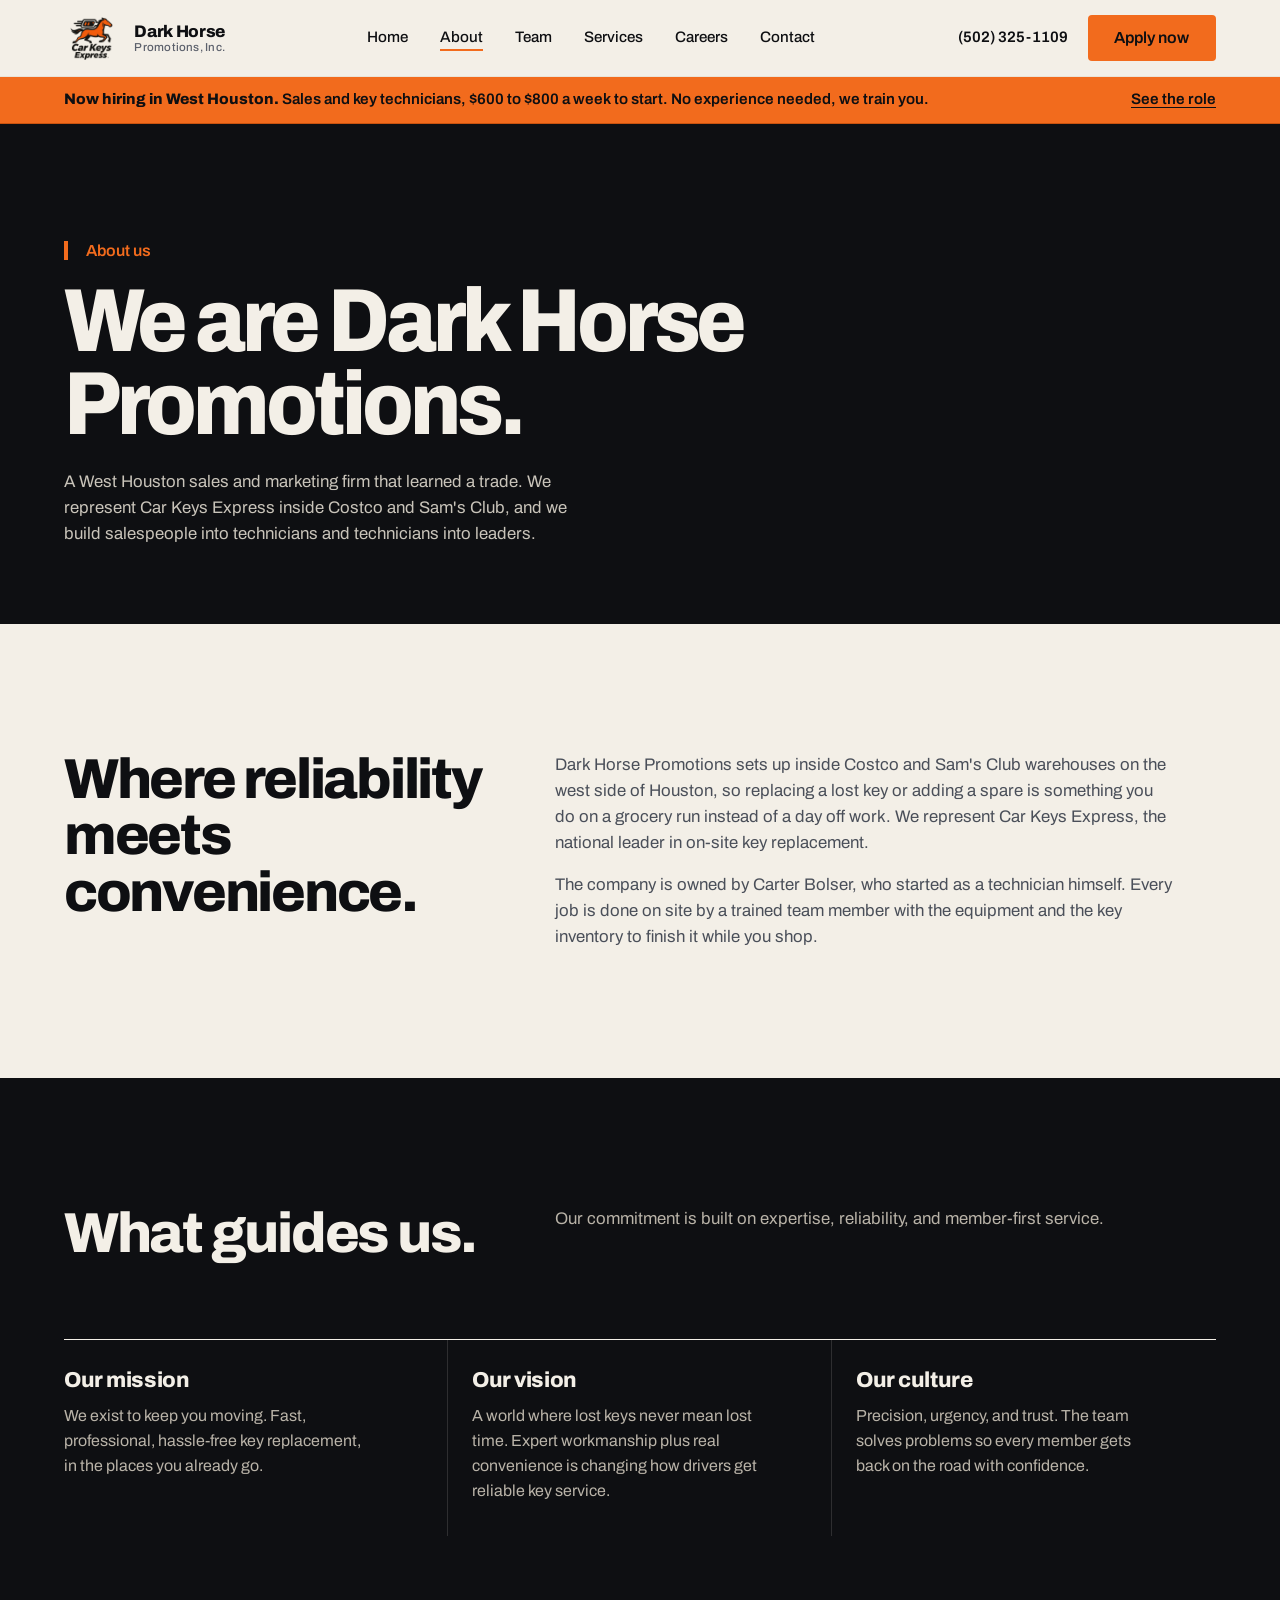
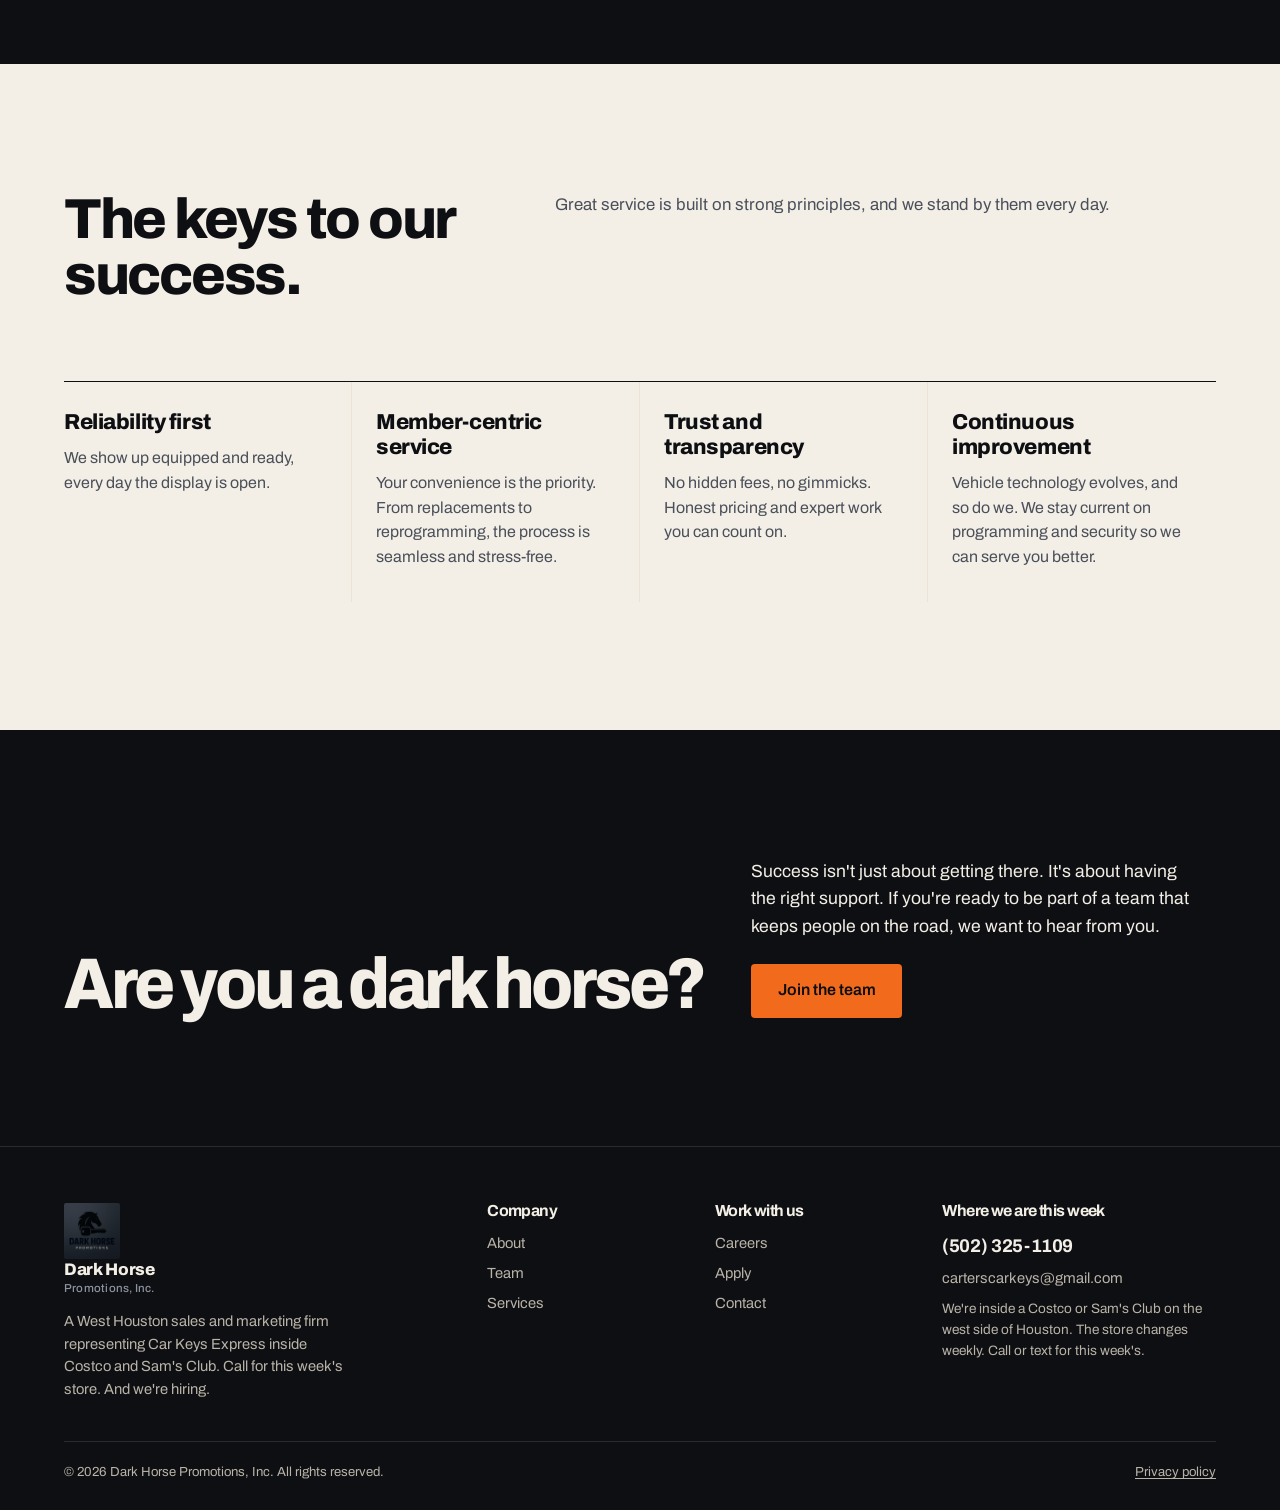
==== commit a902276c: "Carter's answers: recruiting-first home, West Houston, Car Keys Express named, pay range, real bio a" ====
--- a/about/index.html
+++ b/about/index.html
@@ -42,22 +42,22 @@
   </nav>
 </header>
 <div class="hiring">
-  <span><b>We're hiring.</b> Car key technicians for our Sam's Club and Costco locations. No locksmith experience needed, we train you.</span>
-  <a href="/careers/">See what the job looks like</a>
+  <span><b>Now hiring in West Houston.</b> Sales and key technicians, $600 to $800 a week to start. No experience needed, we train you.</span>
+  <a href="/careers/">See the role</a>
 </div>
 <main id="main">
 
 <section class="page-hero pad">
   <span class="kicker">About us</span>
   <h1>We are Dark Horse Promotions.</h1>
-  <p>When you need a key, we're the ones to call. We bring dealership-quality key replacement into the warehouse clubs you already shop at, at prices that make sense.</p>
+  <p>A West Houston sales and marketing firm that learned a trade. We represent Car Keys Express inside Costco and Sam's Club, and we build salespeople into technicians and technicians into leaders.</p>
 </section>
 <section class="light pad">
   <div class="grid">
     <h2 class="section-title">Where reliability meets convenience.</h2>
     <div class="section-body">
-      <p>Life moves fast, and so do we. Dark Horse Promotions sets up inside Sam's Club and Costco warehouses, so replacing a lost key or adding a spare is something you do on a grocery run instead of a day off work.</p>
-      <p>The company is led by Carter Bolser. Every job is done on site by a trained technician with the equipment and the key inventory to finish it while you shop.</p>
+      <p>Dark Horse Promotions sets up inside Costco and Sam's Club warehouses on the west side of Houston, so replacing a lost key or adding a spare is something you do on a grocery run instead of a day off work. We represent Car Keys Express, the national leader in on-site key replacement.</p>
+      <p>The company is owned by Carter Bolser, who started as a technician himself. Every job is done on site by a trained team member with the equipment and the key inventory to finish it while you shop.</p>
     </div>
   </div>
 </section>
@@ -98,7 +98,7 @@
   <div class="foot">
     <div>
       <a class="brand" href="/"><img src="/img/logo-dark.jpg" alt=""><span class="brand-name">Dark Horse<small>Promotions, Inc.</small></span></a>
-      <p>Car key replacement and programming inside Sam's Club and Costco. Call for this week's location. And we're hiring the team that runs them.</p>
+      <p>A West Houston sales and marketing firm representing Car Keys Express inside Costco and Sam's Club. Call for this week's store. And we're hiring.</p>
     </div>
     <div>
       <h4>Company</h4>
@@ -116,7 +116,7 @@
       <h4>Where we are this week</h4>
       <a class="big-link" href="tel:+15023251109">(502) 325-1109</a>
       <a href="mailto:carterscarkeys@gmail.com">carterscarkeys@gmail.com</a>
-      <p style="margin-top:.5rem;font-size:.85rem">We set up inside a Sam's Club or Costco for a few weeks at a time. Call or text to find out which one.</p>
+      <p style="margin-top:.5rem;font-size:.85rem">We're inside a Costco or Sam's Club on the west side of Houston. The store changes weekly. Call or text for this week's.</p>
     </div>
   </div>
   <div class="copy">
--- a/styles.css
+++ b/styles.css
@@ -28,7 +28,7 @@
 .skip{position:absolute;left:-999px;top:8px;background:var(--orange);color:var(--ink);padding:.5rem 1rem;z-index:100}
 .skip:focus{left:8px}
 
-.btn{display:inline-flex;align-items:center;justify-content:center;gap:.6rem;min-height:54px;padding:0 1.6rem;font-weight:600;font-size:1rem;border-radius:4px;border:1.5px solid transparent;cursor:pointer;font-family:inherit;transition:background .18s,color .18s,border-color .18s}
+.btn{white-space:nowrap;display:inline-flex;align-items:center;justify-content:center;gap:.6rem;min-height:54px;padding:0 1.6rem;font-weight:600;font-size:1rem;border-radius:4px;border:1.5px solid transparent;cursor:pointer;font-family:inherit;transition:background .18s,color .18s,border-color .18s}
 .btn-orange{background:var(--orange);color:var(--ink)}
 .btn-orange:hover{background:var(--orange-deep);color:var(--white)}
 .btn-line{border-color:currentColor;background:transparent;color:inherit}
@@ -59,7 +59,7 @@
   .nav-phone{display:none}
   .menu-btn{display:grid;place-items:center}
 }
-@media(max-width:600px){.nav-right .btn{padding:0 1rem;min-height:42px;font-size:.92rem}}
+@media(max-width:600px){.nav-right{gap:.6rem}.nav-right .btn{padding:0 1rem;min-height:42px;font-size:.92rem}.brand{gap:.6rem}.brand img{width:44px;height:44px}.brand-name{font-size:.95rem;white-space:nowrap}.brand-name small{font-size:.66rem}}
 
 /* ---------- hiring strip ---------- */
 .hiring{background:var(--orange);color:var(--ink);display:flex;align-items:center;justify-content:space-between;gap:1rem;padding:.7rem var(--pad);font-weight:600;font-size:.95rem;border-bottom:1px solid var(--orange-deep)}
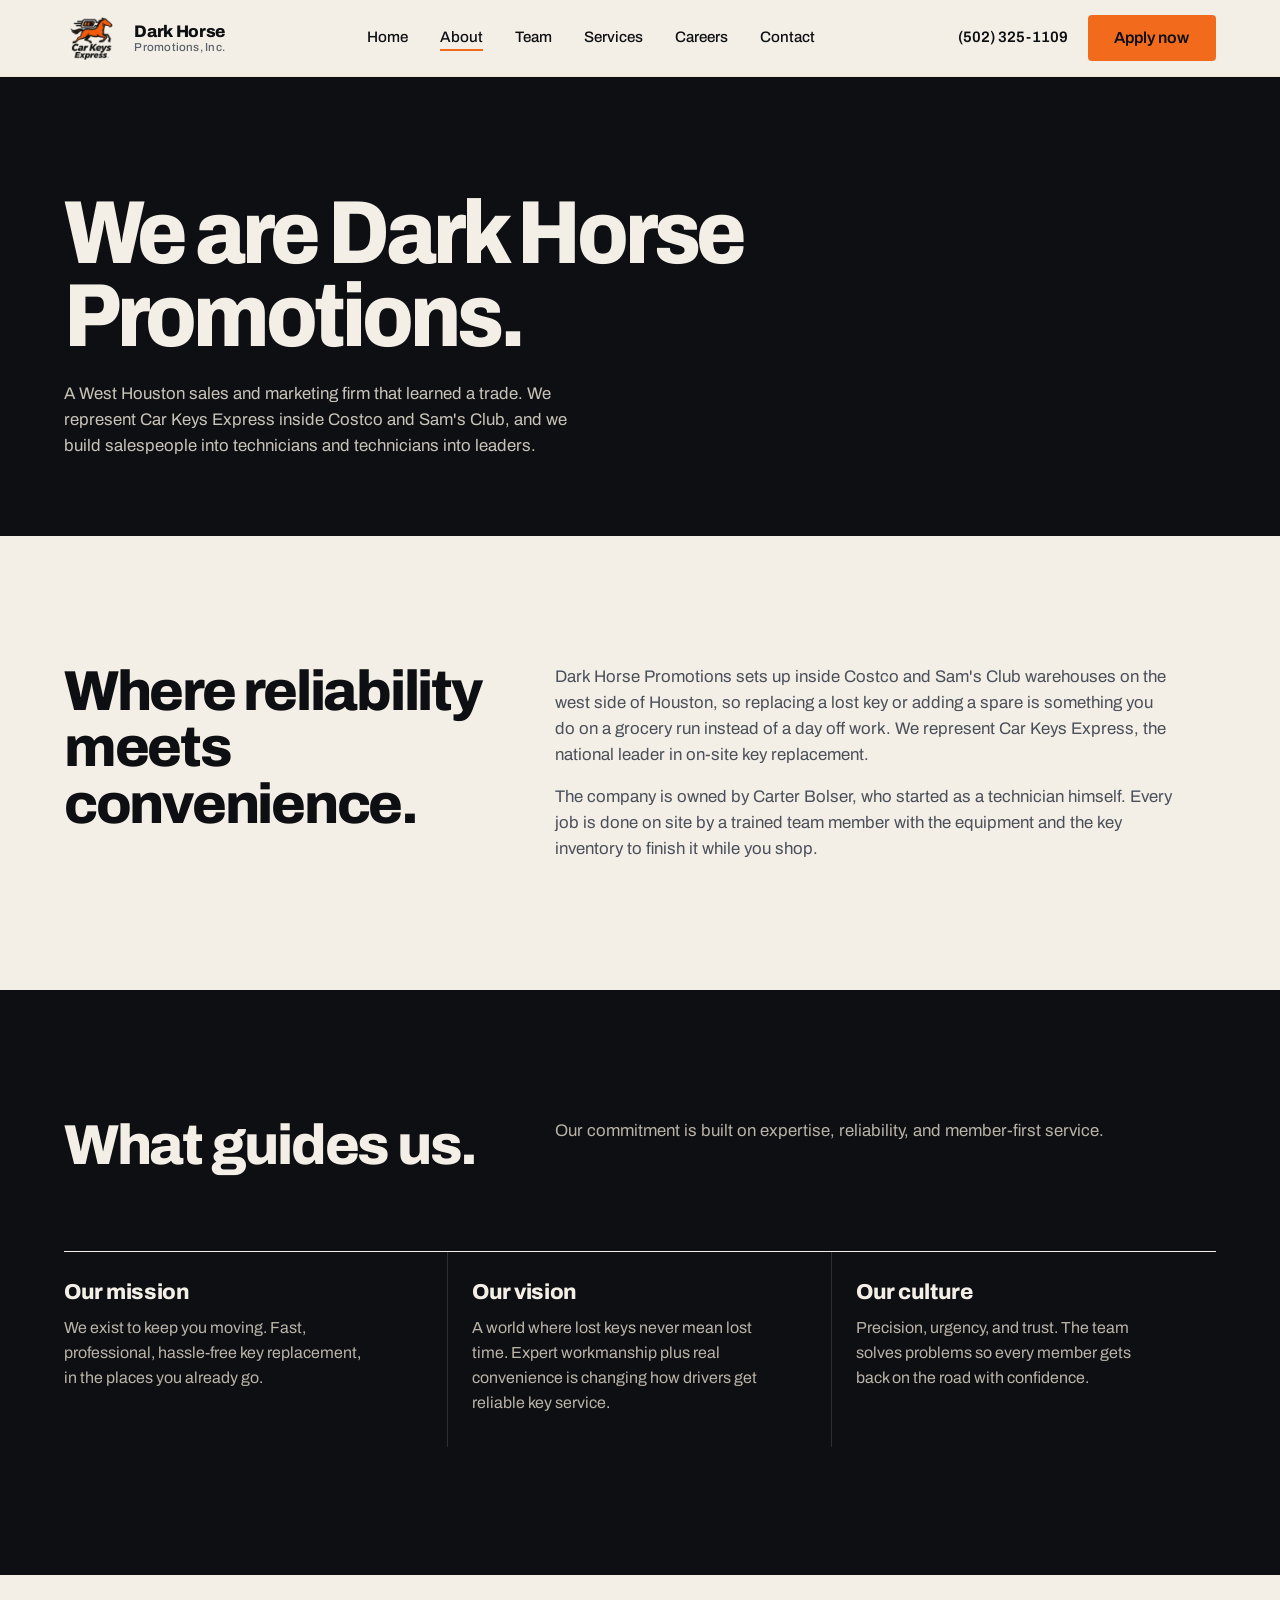
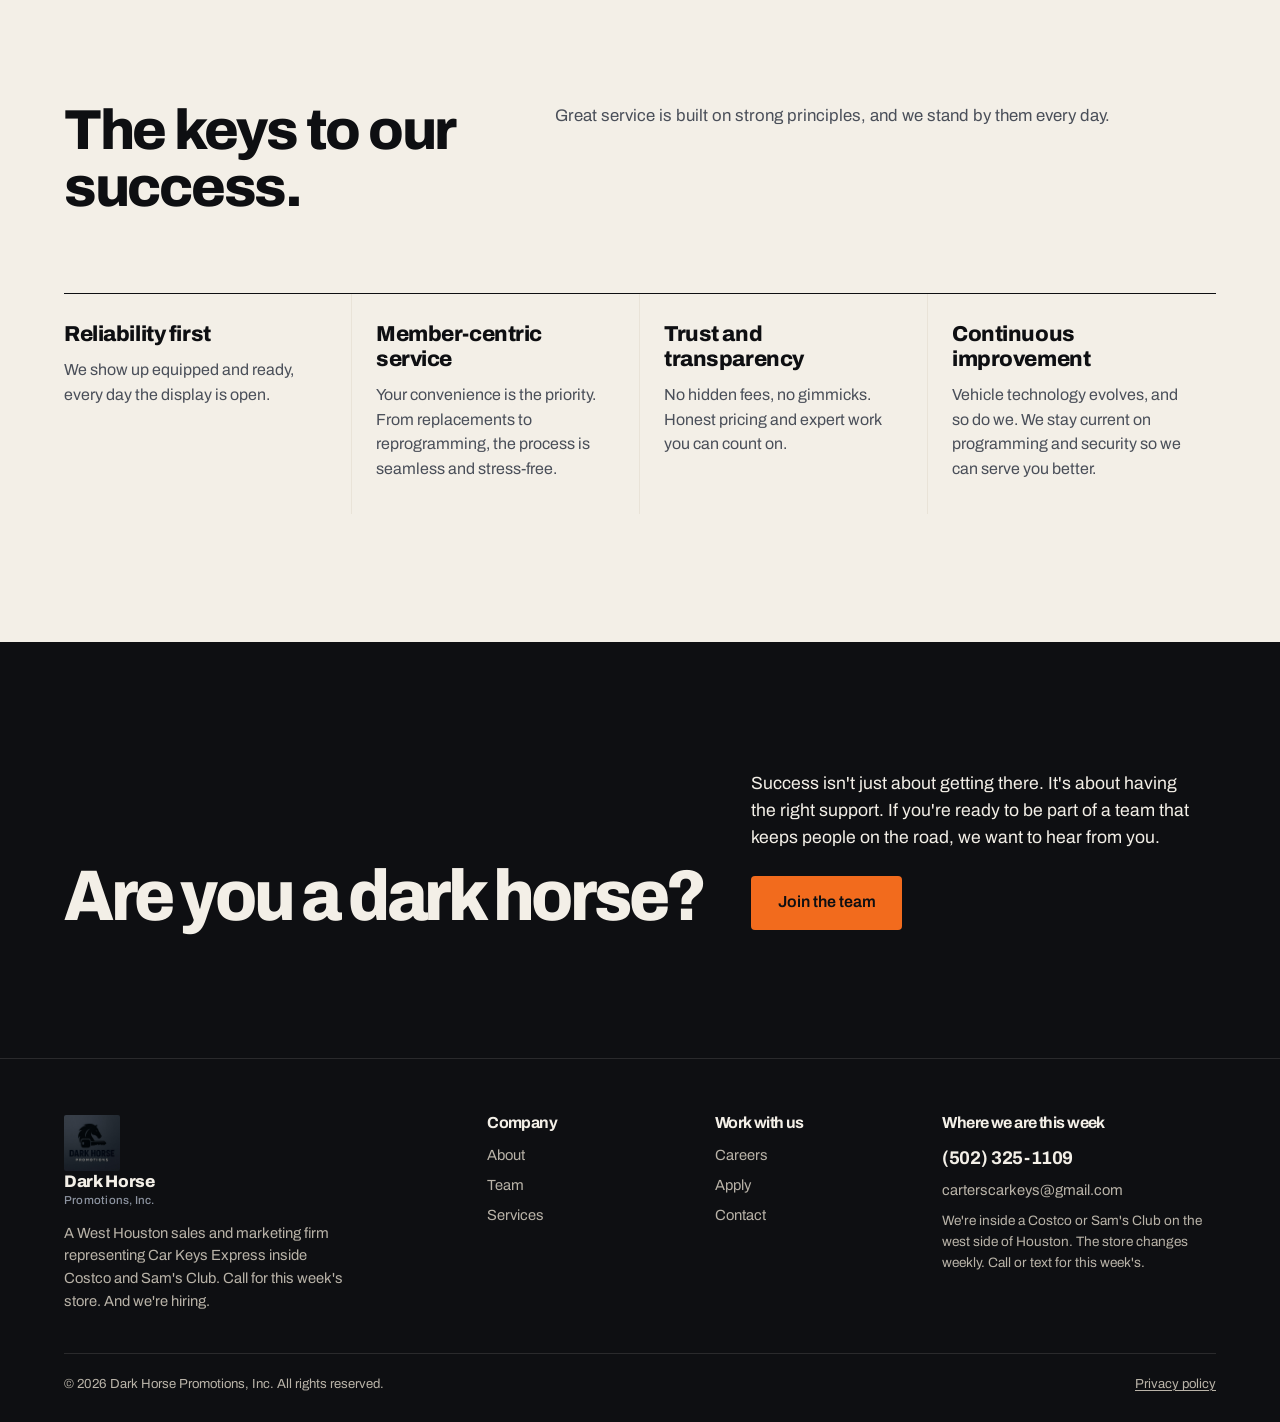
==== commit 56c07d11: "Remove AI-pattern chrome: marquee, hiring strip, floating card, gradients, kickers, colored borders;" ====
--- a/about/index.html
+++ b/about/index.html
@@ -41,14 +41,9 @@
     </div>
   </nav>
 </header>
-<div class="hiring">
-  <span><b>Now hiring in West Houston.</b> Sales and key technicians, $600 to $800 a week to start. No experience needed, we train you.</span>
-  <a href="/careers/">See the role</a>
-</div>
 <main id="main">
 
 <section class="page-hero pad">
-  <span class="kicker">About us</span>
   <h1>We are Dark Horse Promotions.</h1>
   <p>A West Houston sales and marketing firm that learned a trade. We represent Car Keys Express inside Costco and Sam's Club, and we build salespeople into technicians and technicians into leaders.</p>
 </section>
--- a/styles.css
+++ b/styles.css
@@ -32,6 +32,8 @@
 .btn-orange{background:var(--orange);color:var(--ink)}
 .btn-orange:hover{background:var(--orange-deep);color:var(--white)}
 .btn-line{border-color:currentColor;background:transparent;color:inherit}
+.link{display:inline-flex;align-items:center;min-height:54px;padding:0 .25rem;font-weight:600;text-decoration:underline;text-underline-offset:4px;text-decoration-thickness:1.5px}
+.link:hover{color:var(--orange)}
 .dark .btn-line:hover,.hero .btn-line:hover{background:var(--bone);color:var(--ink);border-color:var(--bone)}
 .light .btn-line:hover,.careers-band .btn-line:hover{background:var(--ink);color:var(--bone);border-color:var(--ink)}
 
@@ -61,55 +63,34 @@
 }
 @media(max-width:600px){.nav-right{gap:.6rem}.nav-right .btn{padding:0 1rem;min-height:42px;font-size:.92rem}.brand{gap:.6rem}.brand img{width:44px;height:44px}.brand-name{font-size:.95rem;white-space:nowrap}.brand-name small{font-size:.66rem}}
 
-/* ---------- hiring strip ---------- */
-.hiring{background:var(--orange);color:var(--ink);display:flex;align-items:center;justify-content:space-between;gap:1rem;padding:.7rem var(--pad);font-weight:600;font-size:.95rem;border-bottom:1px solid var(--orange-deep)}
-.hiring a{text-decoration:underline;text-underline-offset:3px;white-space:nowrap}
-.hiring span b{font-weight:800}
-@media(max-width:600px){.hiring{flex-direction:column;align-items:flex-start;gap:.25rem}}
-
 /* ---------- hero (home) ---------- */
 .hero{background:var(--ink);position:relative;min-height:min(88vh,860px);display:grid;grid-template-columns:repeat(12,1fr);column-gap:var(--gap);align-items:end;overflow:hidden}
 .hero-copy{grid-column:1/8;padding:clamp(56px,9vh,120px) 0 clamp(48px,7vh,88px);position:relative;z-index:2}
-.hero h1{font-size:clamp(3.2rem,8.8vw,8.6rem);font-variation-settings:"wdth" 88;text-transform:uppercase;letter-spacing:-.04em;line-height:.9}
+.hero h1{font-size:clamp(3rem,7.4vw,7.2rem);font-variation-settings:"wdth" 92;letter-spacing:-.045em;line-height:.94;max-width:12ch}
 .hero h1 span{display:block}
-.hero h1 .rule{display:inline-block;width:.55em;height:.08em;background:var(--orange);vertical-align:.32em;margin-right:.18em}
+.hero h1{max-width:none}
 .hero p{margin-top:2rem;max-width:44ch;font-size:clamp(1.05rem,1.35vw,1.3rem);color:#c9c4ba}
 .hero-actions{display:flex;gap:.9rem;flex-wrap:wrap;margin-top:2.25rem}
-.hero-photo{grid-column:8/13;align-self:stretch;position:relative;min-height:420px}
+.hero-photo{grid-column:8/13;align-self:stretch;position:relative;min-height:420px;margin-block:clamp(40px,6vh,72px) 0}
 .hero-photo img{position:absolute;inset:0;width:100%;height:100%;object-fit:cover;object-position:55% 25%}
-.hero-photo::before{content:"";position:absolute;inset:0;background:linear-gradient(90deg,var(--ink) 0%,rgba(14,15,18,0) 28%),linear-gradient(0deg,var(--ink) 0%,rgba(14,15,18,0) 30%);z-index:1;pointer-events:none}
-.hero-photo::after{content:"";position:absolute;left:0;top:12%;bottom:12%;width:6px;background:var(--orange);z-index:2}
-.hero-note{position:absolute;right:var(--pad);bottom:clamp(28px,5vh,56px);z-index:3;background:var(--bone);color:var(--ink);padding:1.1rem 1.25rem;max-width:300px;border-radius:4px;font-size:.95rem;line-height:1.4;box-shadow:0 30px 60px -30px rgba(0,0,0,.9)}
-.hero-note b{display:block;font-weight:800;margin-bottom:.2rem;font-size:1.05rem}
-.hero-note a{display:inline-block;margin-top:.6rem;font-weight:700;color:var(--orange-deep);text-decoration:underline;text-underline-offset:3px}
+.hero-aside{margin-top:2.5rem;padding-top:1.25rem;border-top:1px solid rgba(243,239,231,.18);max-width:44ch;color:#c9c4ba;font-size:.98rem}
+.hero-aside b{color:var(--bone);font-weight:700}
+.hero-aside a{color:var(--bone);text-decoration:underline;text-underline-offset:3px}
 @media(max-width:900px){
   .hero{grid-template-columns:1fr;min-height:0;align-items:start}
   .hero-copy{grid-column:1;padding:48px 0 32px}
-  .hero-photo{grid-column:1;min-height:60vw;margin-inline:calc(-1*var(--pad))}
-  .hero-photo::before{background:linear-gradient(0deg,var(--ink) 0%,rgba(14,15,18,0) 35%)}
-  .hero-photo::after{left:var(--pad)}
-  .hero-note{position:static;margin:-48px 0 40px auto;display:block;max-width:100%}
+  .hero-photo{grid-column:1;min-height:70vw;margin:0 0 32px}
 }
 
 /* ---------- page hero (subpages) ---------- */
 .page-hero{background:var(--ink);color:var(--bone);padding-block:clamp(64px,9vw,120px) clamp(48px,6vw,88px);position:relative;overflow:hidden}
 .page-hero h1{font-size:clamp(2.8rem,7vw,6.4rem);font-variation-settings:"wdth" 90;letter-spacing:-.045em;line-height:.92;max-width:16ch}
 .page-hero p{margin-top:1.5rem;max-width:52ch;font-size:clamp(1.05rem,1.3vw,1.25rem);color:#c9c4ba}
-.page-hero .kicker{display:inline-block;font-weight:600;color:var(--orange);margin-bottom:1.25rem;padding-left:1.1rem;border-left:4px solid var(--orange);line-height:1.2}
 .page-hero.with-photo{display:grid;grid-template-columns:repeat(12,1fr);column-gap:var(--gap);padding-block:0;min-height:520px;align-items:end}
 .page-hero.with-photo .ph-copy{grid-column:1/8;padding-block:clamp(64px,9vw,120px) clamp(48px,6vw,88px)}
-.page-hero.with-photo .ph-img{grid-column:8/13;align-self:stretch;position:relative;min-height:360px}
+.page-hero.with-photo .ph-img{grid-column:8/13;align-self:stretch;position:relative;min-height:360px;margin-top:clamp(40px,6vh,72px)}
 .page-hero.with-photo .ph-img img{position:absolute;inset:0;width:100%;height:100%;object-fit:cover}
-.page-hero.with-photo .ph-img::before{content:"";position:absolute;inset:0;background:linear-gradient(90deg,var(--ink) 0%,rgba(14,15,18,0) 30%)}
-.page-hero.with-photo .ph-img::after{content:"";position:absolute;left:0;top:14%;bottom:14%;width:6px;background:var(--orange)}
-@media(max-width:900px){.page-hero.with-photo{grid-template-columns:1fr}.page-hero.with-photo .ph-copy,.page-hero.with-photo .ph-img{grid-column:1}.page-hero.with-photo .ph-img{min-height:56vw;margin-inline:calc(-1*var(--pad))}.page-hero.with-photo .ph-img::before{background:linear-gradient(0deg,var(--ink),rgba(14,15,18,0) 40%)}.page-hero.with-photo .ph-img::after{left:var(--pad)}}
-
-/* ---------- marquee ---------- */
-.marquee{background:var(--orange);color:var(--ink);overflow:hidden;border-block:1px solid var(--orange-deep);padding:.9rem 0;font-weight:700;font-size:1rem;letter-spacing:-.01em;white-space:nowrap}
-.marquee-track{display:inline-flex;gap:2.5rem;animation:slide 38s linear infinite;will-change:transform}
-.marquee-track span::before{content:"";display:inline-block;width:.55em;height:.55em;background:var(--ink);transform:rotate(45deg);margin-right:2.5rem;vertical-align:.05em}
-@keyframes slide{to{transform:translateX(-50%)}}
-@media(prefers-reduced-motion:reduce){.marquee{white-space:normal}.marquee-track{display:flex;flex-wrap:wrap;gap:1rem 2rem;padding-inline:var(--pad)}.marquee-track span::before{margin-right:.75rem}.marquee-track .dup{display:none}}
+@media(max-width:900px){.page-hero.with-photo{grid-template-columns:1fr}.page-hero.with-photo .ph-copy,.page-hero.with-photo .ph-img{grid-column:1}.page-hero.with-photo .ph-img{min-height:64vw;margin:0 0 40px}}
 
 /* ---------- sections ---------- */
 section{padding-block:clamp(72px,10vw,140px)}
@@ -119,12 +100,14 @@
 .section-title{grid-column:1/6;font-size:clamp(2.2rem,4.4vw,4rem);letter-spacing:-.04em}
 .section-body{grid-column:6/13;max-width:var(--measure);font-size:clamp(1.05rem,1.25vw,1.2rem);color:var(--muted-dark)}
 .dark .section-body{color:var(--muted-light)}
-.section-body .btn{margin-top:1.75rem}
+.section-body .btn,.section-body .link{margin-top:1.75rem}
+.section-title.wide{grid-column:1/-1;max-width:18ch;font-size:clamp(2.6rem,5.6vw,5.2rem)}
+.section-body.under{grid-column:1/8;margin-top:1.5rem}
 .section-body p+p{margin-top:1rem}
 @media(max-width:900px){.section-title,.section-body{grid-column:1/-1}.section-body{margin-top:1.25rem}}
 
 /* statements: 3 or 4 columns, hairline dividers */
-.statements{grid-column:1/-1;margin-top:clamp(40px,6vw,80px);display:grid;grid-template-columns:repeat(3,1fr);border-top:1.5px solid currentColor}
+.statements{grid-column:1/-1;margin-top:clamp(40px,6vw,80px);display:grid;grid-template-columns:repeat(3,1fr);border-top:1px solid currentColor}
 .statements.four{grid-template-columns:repeat(4,1fr)}
 .statements li{padding:1.75rem 1.5rem 2rem 0;border-right:1px solid var(--bone-2)}
 .dark .statements li{border-right-color:rgba(243,239,231,.14)}
@@ -148,8 +131,9 @@
 
 /* numbered steps (a true sequence) */
 .steps{grid-column:1/-1;margin-top:clamp(40px,6vw,80px);display:grid;grid-template-columns:repeat(4,1fr);gap:var(--gap)}
-.steps li{border-top:4px solid var(--orange);padding-top:1.25rem}
-.steps .n{font-size:.9rem;font-weight:700;color:var(--orange);margin-bottom:.9rem}
+.steps li{border-top:1px solid currentColor;padding-top:1.25rem}
+.steps .n{font-size:1rem;font-weight:400;color:var(--muted-light);margin-bottom:1.1rem;font-variant-numeric:tabular-nums}
+.light .steps .n{color:var(--muted-dark)}
 .steps h3{font-size:1.3rem;letter-spacing:-.02em;line-height:1.15;margin-bottom:.6rem}
 .steps p{color:var(--muted-dark);max-width:32ch}
 .dark .steps p{color:var(--muted-light)}
@@ -158,7 +142,7 @@
 
 /* claims: big statements with rule */
 .claims{grid-column:1/-1;margin-top:clamp(40px,6vw,80px);display:grid;grid-template-columns:repeat(3,1fr);gap:clamp(24px,3vw,48px)}
-.claims li{border-left:4px solid var(--orange);padding-left:1.25rem}
+.claims li{border-top:1px solid currentColor;padding-top:1.25rem}
 .claims h3{font-size:clamp(1.6rem,2.6vw,2.4rem);letter-spacing:-.03em;margin-bottom:.75rem}
 .claims p{color:var(--muted-light);max-width:36ch}
 .light .claims p{color:var(--muted-dark)}
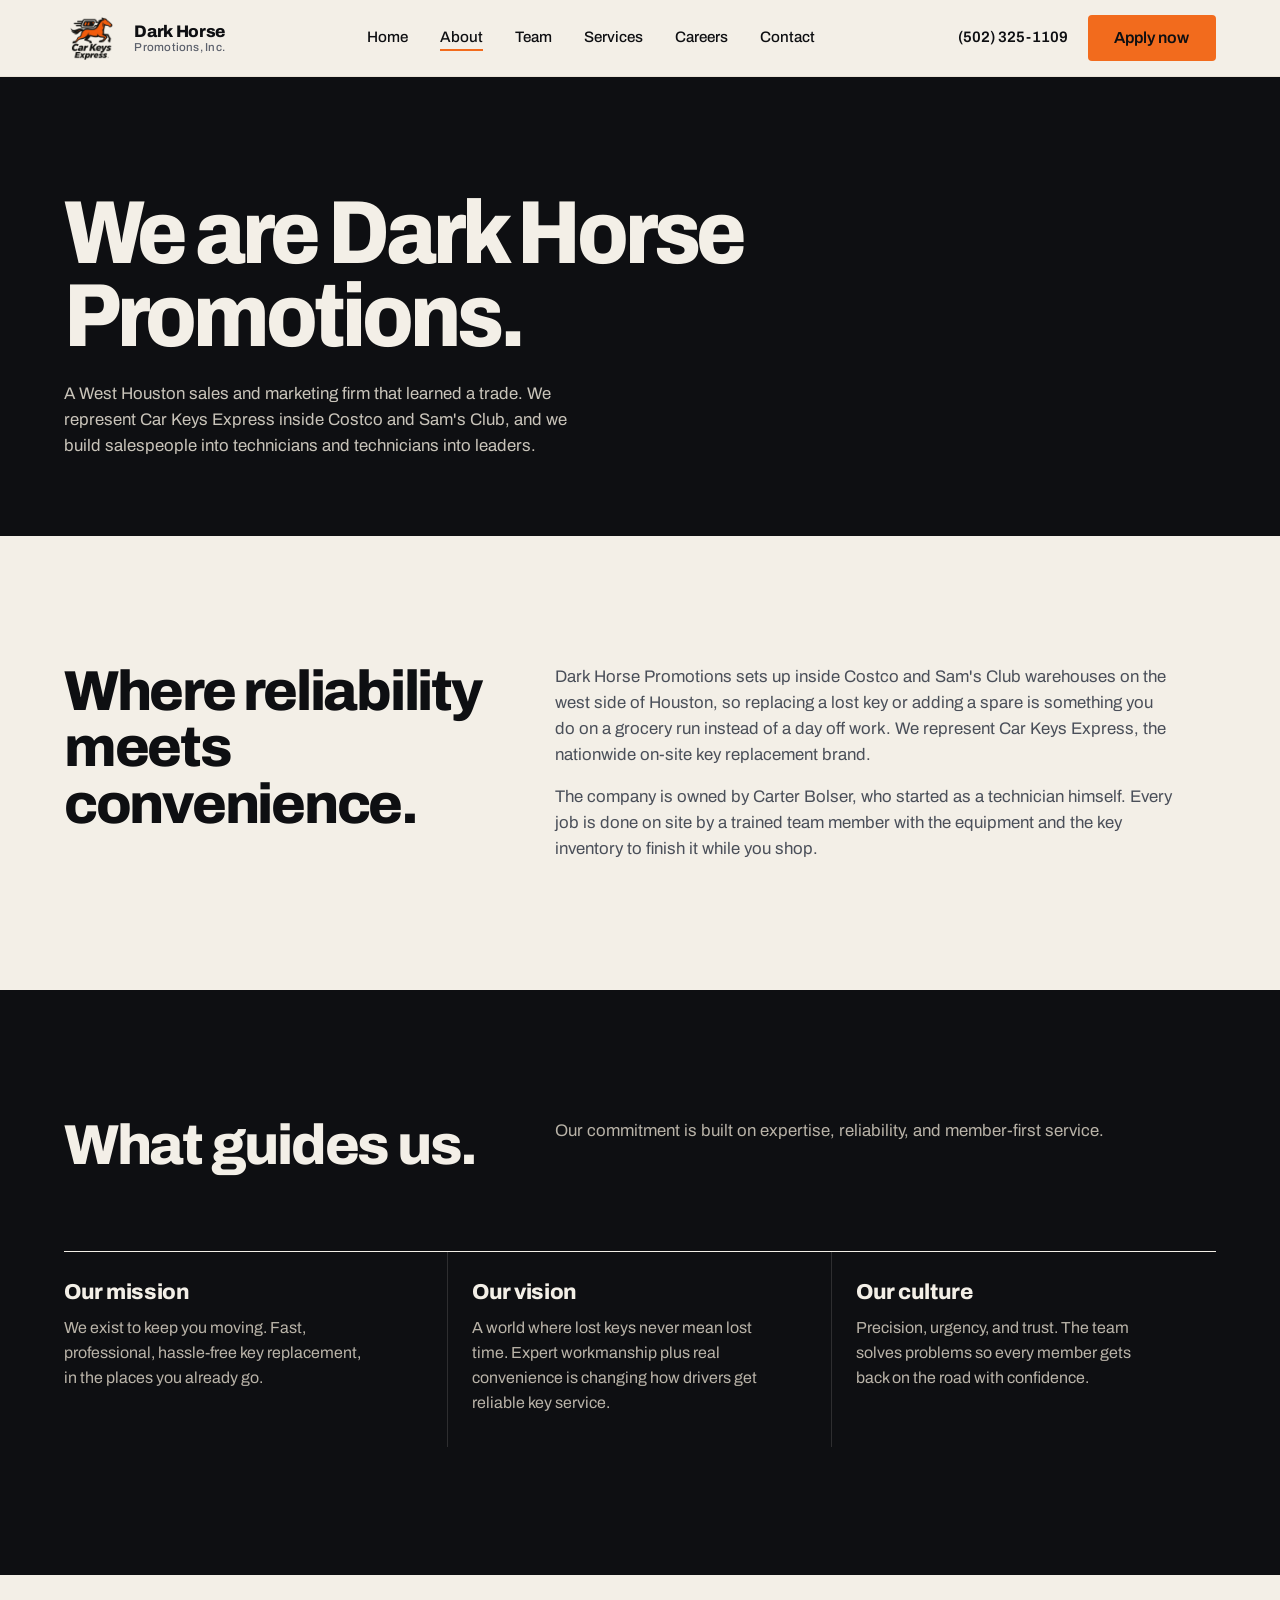
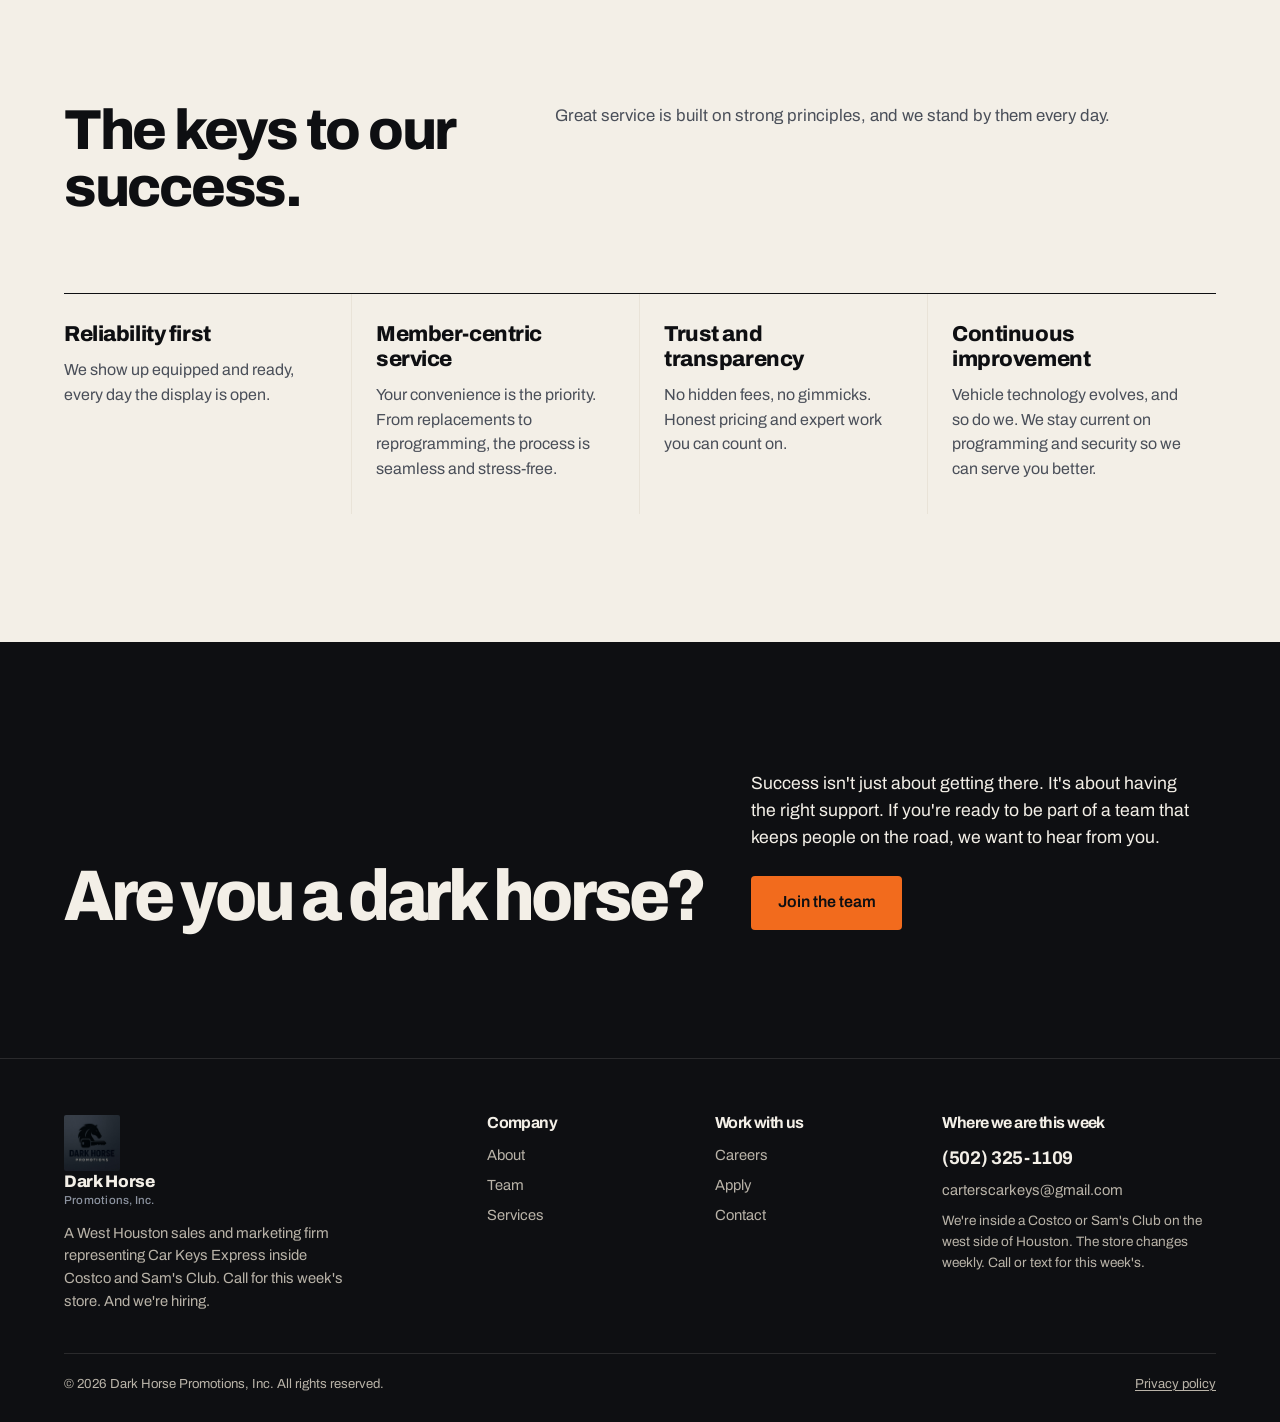
==== commit cfe9e694: "Wording pass before Car Keys Express review Co-Authored-By: Claude Fable 5.1 <noreply@anthropic.com>" ====
--- a/about/index.html
+++ b/about/index.html
@@ -51,7 +51,7 @@
   <div class="grid">
     <h2 class="section-title">Where reliability meets convenience.</h2>
     <div class="section-body">
-      <p>Dark Horse Promotions sets up inside Costco and Sam's Club warehouses on the west side of Houston, so replacing a lost key or adding a spare is something you do on a grocery run instead of a day off work. We represent Car Keys Express, the national leader in on-site key replacement.</p>
+      <p>Dark Horse Promotions sets up inside Costco and Sam's Club warehouses on the west side of Houston, so replacing a lost key or adding a spare is something you do on a grocery run instead of a day off work. We represent Car Keys Express, the nationwide on-site key replacement brand.</p>
       <p>The company is owned by Carter Bolser, who started as a technician himself. Every job is done on site by a trained team member with the equipment and the key inventory to finish it while you shop.</p>
     </div>
   </div>
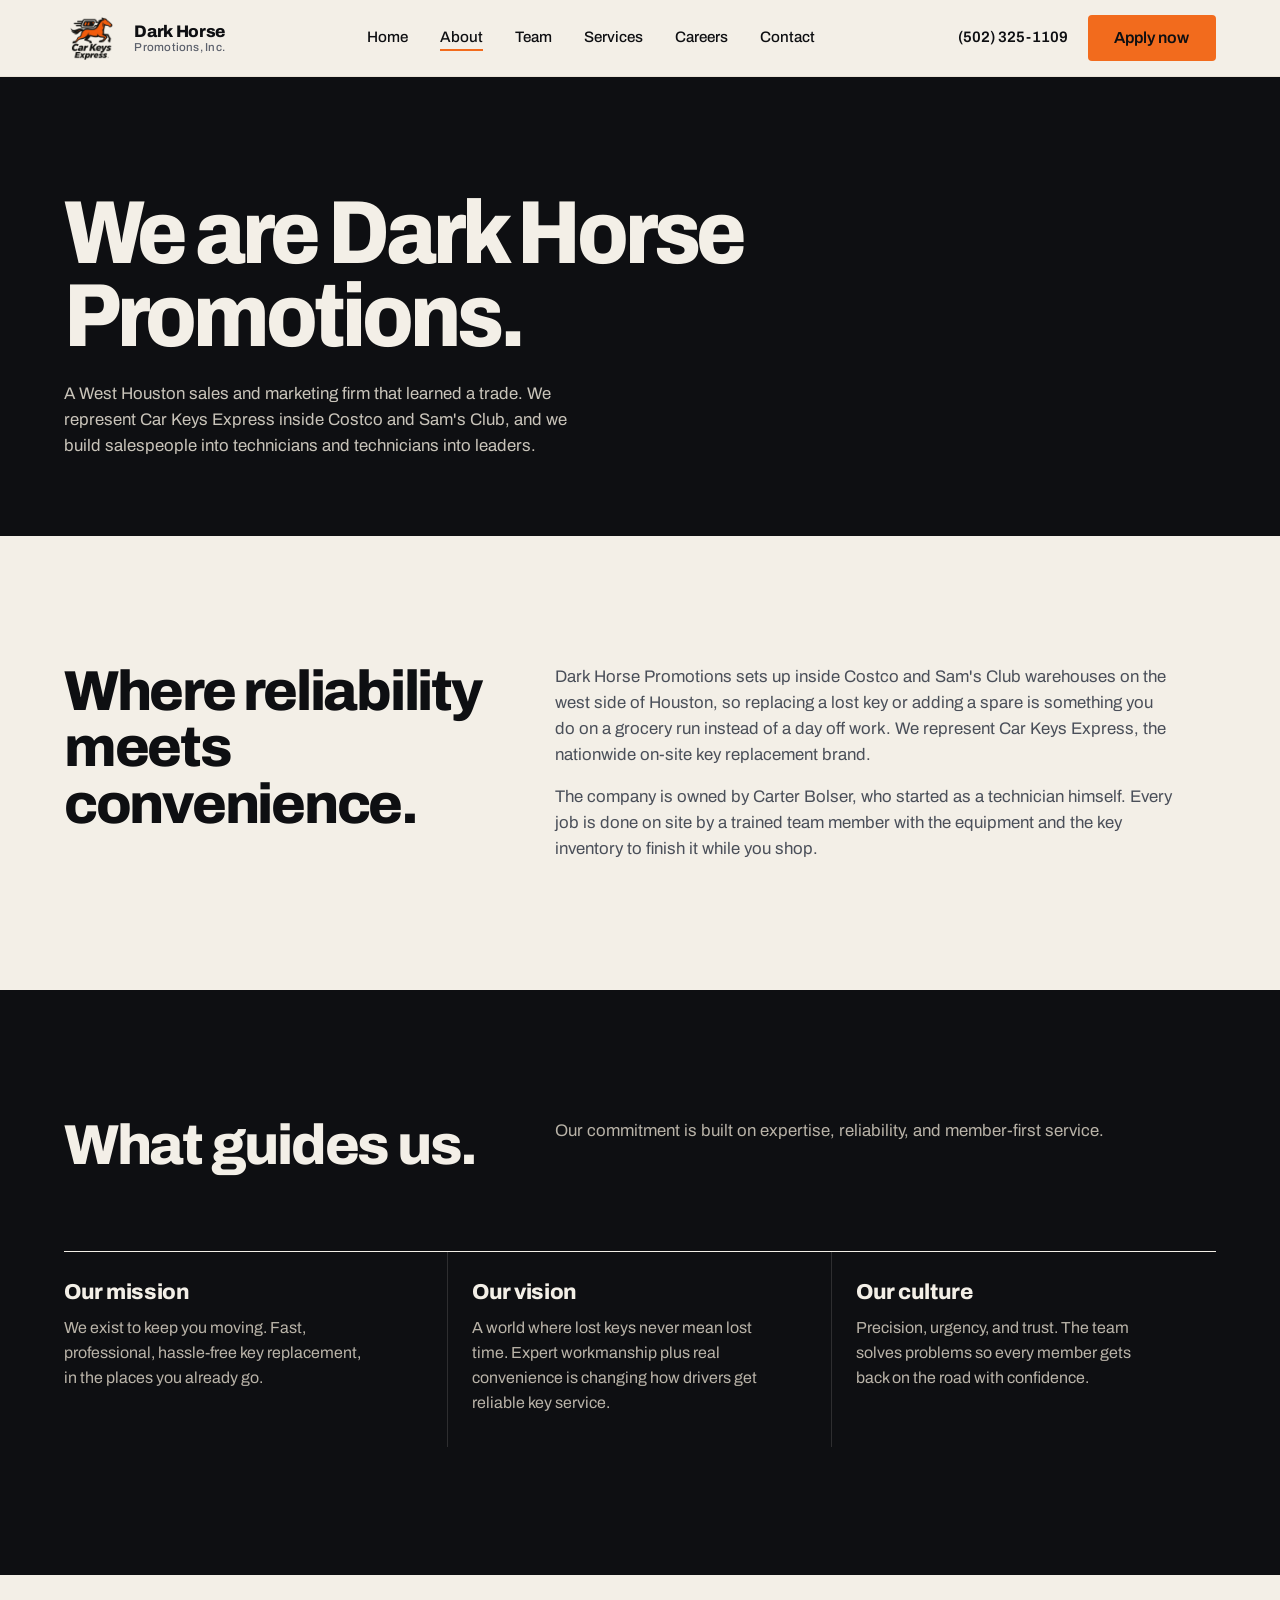
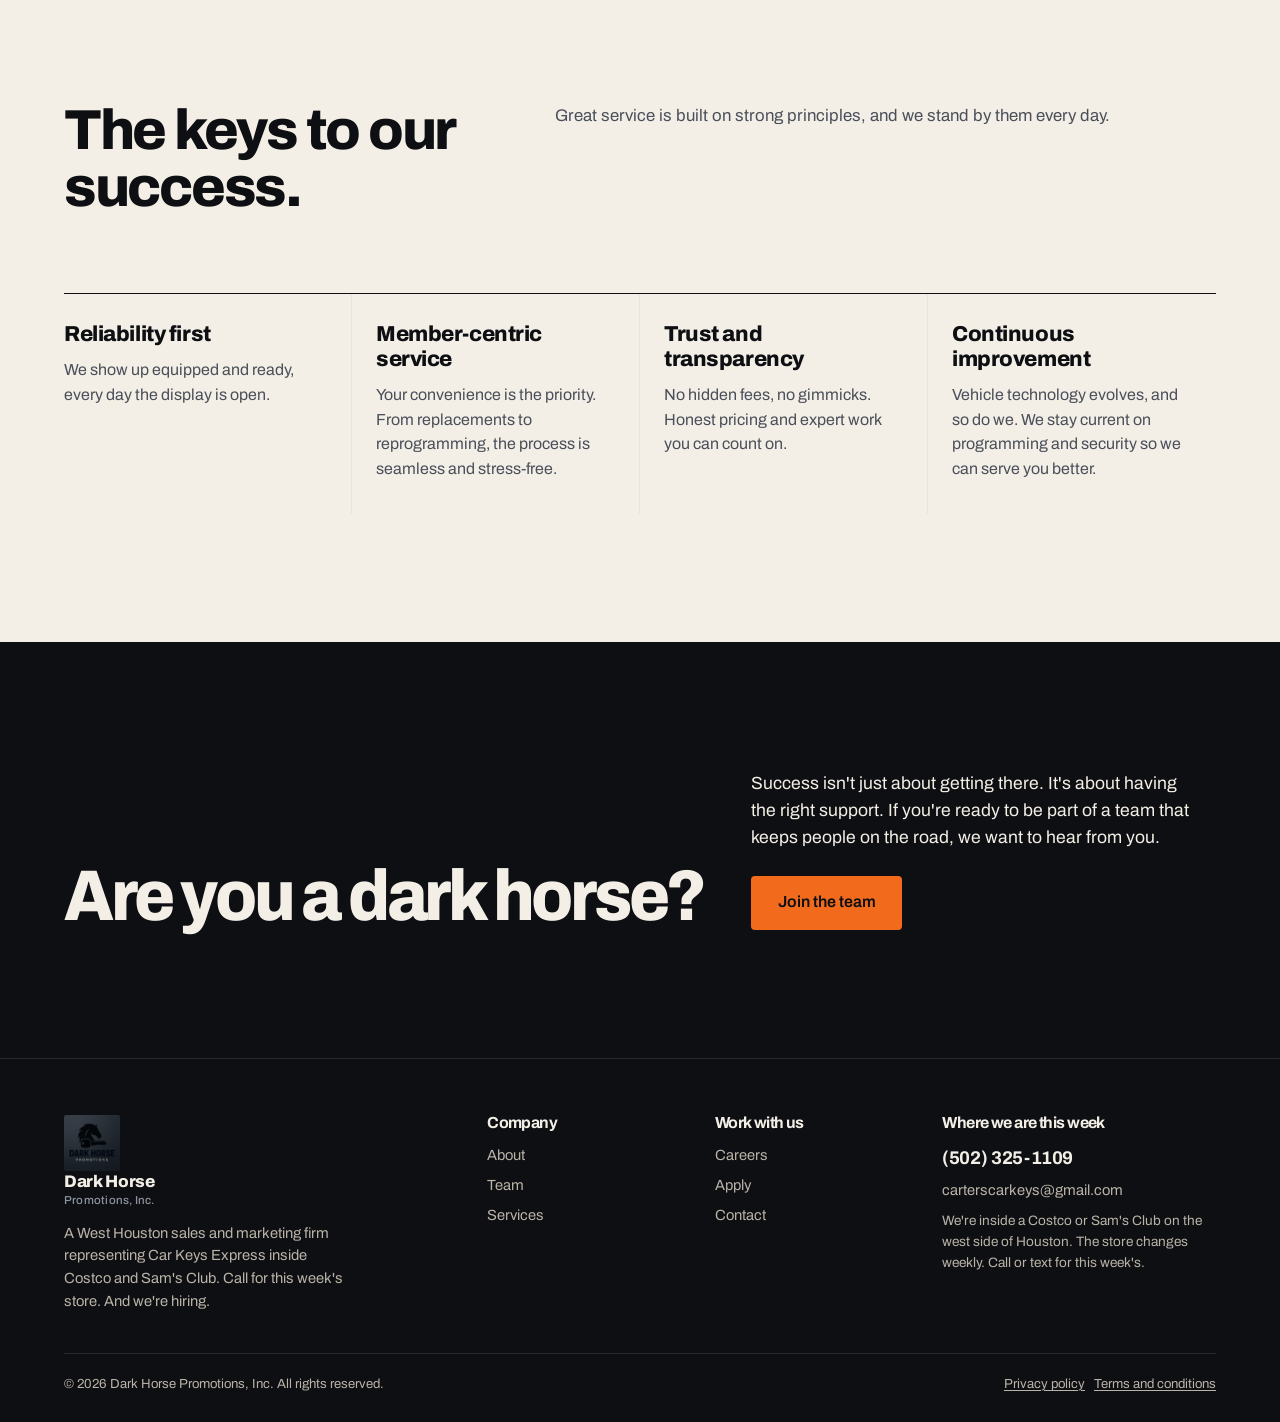
==== commit 4fe52538: "Company-supplied privacy policy and terms; consent text links both Co-Authored-By: Claude Fable 5.1 " ====
--- a/about/index.html
+++ b/about/index.html
@@ -116,7 +116,7 @@
   </div>
   <div class="copy">
     <span>© 2026 Dark Horse Promotions, Inc. All rights reserved.</span>
-    <a href="/privacy/">Privacy policy</a>
+    <span><a href="/privacy/">Privacy policy</a> &nbsp; <a href="/terms/">Terms and conditions</a></span>
   </div>
 </footer>
 </body>
--- a/styles.css
+++ b/styles.css
@@ -220,7 +220,10 @@
 .dark .prose{color:var(--muted-light)}
 .prose h2{color:inherit;font-size:1.5rem;letter-spacing:-.02em;margin:2rem 0 .75rem}
 .light .prose h2{color:var(--ink)}
+.prose h3{font-size:1.15rem;letter-spacing:-.01em;margin:1.5rem 0 .5rem;color:var(--ink)}
 .prose p+p{margin-top:1rem}
+.prose p{margin-top:.75rem}
+.prose b{color:var(--ink)}
 .prose ul{list-style:disc;padding-left:1.25rem;margin-top:.75rem}
 .prose li+li{margin-top:.35rem}
 @media(max-width:900px){.prose{grid-column:1/-1}}
